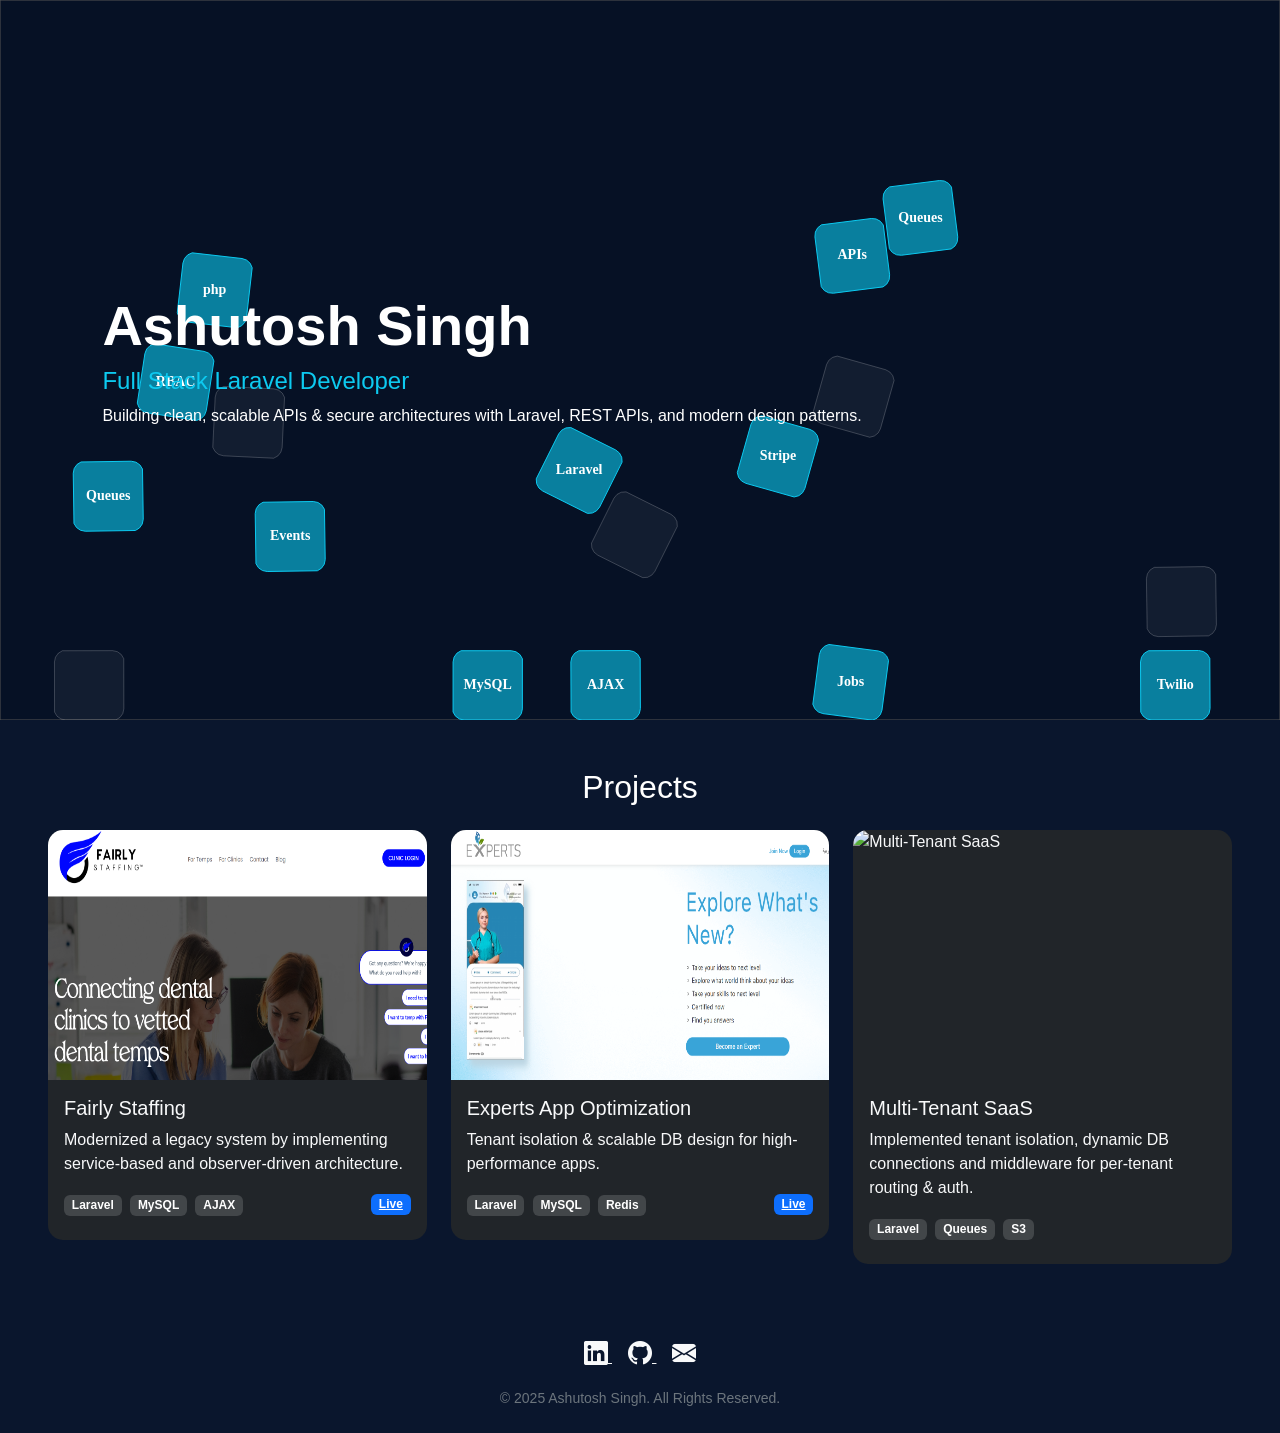
==== index.html @ 9188b4ae "remove cv" ====
<!doctype html>
<html lang="en">

<head>
    <meta charset="utf-8" />
    <meta name="viewport" content="width=device-width,initial-scale=1" />
    <title>Ashutosh Singh - Portfolio</title>

    <link href="/bootstrap.min.css" rel="stylesheet">
    <!-- Bootstrap Icons CDN -->
    <link rel="stylesheet" href="https://cdn.jsdelivr.net/npm/bootstrap-icons@1.13.1/font/bootstrap-icons.min.css">
    <link href="/aos.css" rel="stylesheet">
    <link rel="stylesheet" href="style.css">
</head>

<body>

    <!-- Hero Section -->
    <section class="hero">
        <canvas id="skillsCanvas"></canvas>
        <div class="hero-text">
            <h1>Ashutosh Singh</h1>
            <h4>Full Stack Laravel Developer</h4>
            <p >Building clean, scalable APIs & secure architectures with
                Laravel, REST APIs, and modern design patterns.
            </p>
      
        </div>
    </section>

    <!-- Projects Section -->
    <section id="projects" class="p-5">
        <h2 class="text-center mb-4" data-aos="fade-up">Projects</h2>
        <div class="row g-4">

            <div class="col-md-4" data-aos="fade-up" data-aos-delay="100">
                <div class="card project-card bg-dark text-light">
                    <img src="img/img1.png" class="card-img-top" alt="Fairly Staffing" width="250" height="250">
                    <div class="card-body">
                        <h5 class="card-title">Fairly Staffing</h5>
                        <p class="card-text">Modernized a legacy system by implementing service-based and
                            observer-driven architecture.</p>
                        <div class="mb-2 d-flex justify-content-between align-items-center">
                            <div>
                                <span class="badge badge-tech">Laravel</span>
                                <span class="badge badge-tech">MySQL</span>
                                <span class="badge badge-tech">AJAX</span>
                            </div>

                            <a href="https://www.fairlystaffing.com" class="badge text-bg-primary"
                                target="_blank">Live</a>
                        </div>
                    </div>
                </div>
            </div>

            <div class="col-md-4" data-aos="fade-up" data-aos-delay="200">
                <div class="card project-card bg-dark text-light">
                    <img src="img/img2.png" class="card-img-top" alt="Experts App Optimization" width="250"
                        height="250">
                    <div class="card-body">
                        <h5 class="card-title">Experts App Optimization</h5>
                        <p class="card-text">Tenant isolation & scalable DB design for high-performance apps.</p>
                        <div class="mb-2 d-flex justify-content-between align-items-center">
                            <div>
                                <span class="badge badge-tech">Laravel</span>
                                <span class="badge badge-tech">MySQL</span>
                                <span class="badge badge-tech">Redis</span>
                            </div>
                            <a href="https://experts-app.com/" class="badge text-bg-primary" target="_blank">Live</a>
                        </div>
                    </div>
                </div>
            </div>

            <div class="col-md-4" data-aos="fade-up" data-aos-delay="300">
                <div class="card project-card bg-dark text-light">
                    <img src="https://images.unsplash.com/photo-1460925895917-afdab827c52f?w=600&auto=format&fit=crop&q=60&ixlib=rb-4.1.0&ixid=M3wxMjA3fDB8MHxzZWFyY2h8Njd8fHRlY2h8ZW58MHx8MHx8fDA%3D"
                        class="card-img-top" alt="Multi-Tenant SaaS" width="250" height="250">
                    <div class="card-body">
                        <h5 class="card-title">Multi-Tenant SaaS</h5>
                        <p class="card-text">Implemented tenant isolation, dynamic DB connections and middleware for
                            per-tenant routing & auth.</p>
                        <div class="mb-2">
                            <span class="badge badge-tech">Laravel</span>
                            <span class="badge badge-tech">Queues</span>
                            <span class="badge badge-tech">S3</span>
                        </div>
                    </div>
                </div>
            </div>

        </div>
    </section>


    <!-- Footer -->
    <footer class="py-4" style="background:#0a162d;">
        <div class="container text-center">
            <div class="mb-3">
                <a href="https://linkedin.com/in/ashutoshsinghdev" target="_blank" class="text-light me-3">
                    <i class="bi bi-linkedin fs-4"></i>
                </a>
                <a href="https://github.com/itsashusing" target="_blank" class="text-light me-3">
                    <i class="bi bi-github fs-4"></i>
                </a>
                <a href="mailto:ashutoshprofile@gmail.com" class="text-light">
                    <i class="bi bi-envelope-fill fs-4"></i>
                </a>
            </div>
            <p class="mb-0 small text-secondary">© 2025 Ashutosh Singh. All Rights Reserved.</p>
        </div>
    </footer>




    <!-- Matter.js -->
    <script src="/matter.min.js"></script>
    <!-- AOS -->
    <script src="/aos.js"></script>
    <script src="script.js">

    </script>
</body>

</html>
---- style.css ----
body {
      margin: 0;
      background-color: #061125;
      color: white;
      font-family: 'Segoe UI', sans-serif;
      overflow-x: hidden;
  }

  .hero {
      position: relative;
      height: 80vh;
      overflow: hidden;
  }

  #skillsCanvas {
      position: absolute;
      top: 0;
      left: 0;
      z-index: 0;
  }

  .hero-text {
      position: relative;
      top: 50%;
      left: 8%;
      transform: translateY(-50%);
      z-index: 1;
  }



  .hero-text h1 {
      font-size: 3.5rem;
      font-weight: bold;
  }

  .hero-text h4 {
      color: #0dcaf0;
  }

  .project-card {
      transition: transform 0.3s ease, box-shadow 0.3s ease;
      border: none;
      border-radius: 15px;
      overflow: hidden;
  }

  .project-card:hover {
      transform: translateY(-5px) scale(1.02);
      box-shadow: 0 15px 25px rgba(0, 0, 0, 0.3);
  }

  .badge-tech {
      background: rgba(255, 255, 255, 0.15);
      color: white;
      margin-right: 4px;
      font-size: 0.75rem;
  }

  section#projects {
      background: #0a162d;
  }

  /* For Webkit browsers */
  ::-webkit-scrollbar {
      width: 5px;
  }

  ::-webkit-scrollbar-track {
      background: #061125;
  }

  /* Modern Apple-style Scrollbar */
  ::-webkit-scrollbar-thumb {
      background: linear-gradient(180deg, #0dcaf0, #007bff);
      border-radius: 20px;
      box-shadow: inset 0 0 5px rgba(0, 0, 0, 0.3);
  }


  ::-webkit-scrollbar-thumb:hover {
      background: #13e0ff;
  }

  /* For Firefox */
  * {
      scrollbar-width: thin;
      scrollbar-color: #0dcaf0 #061125;
  }

  @media (max-width: 768px) {
      .hero-text {
          position: relative;
          top: 50%;
          left: 50%;
          transform: translate(-50%, -50%);
          text-align: center;
          padding: 0 15px;
      }

      .hero-text h1 {
          font-size: 2rem;
      }

      .hero-text h4 {
          font-size: 1.2rem;
      }

      .hero-text p {
          background-color: #06112582;
          padding: 5px;
          border-radius: 10px;

      }

      .hero-text .hero-foot {
          background-color: #06112582;
          padding: 5px;
          border-radius: 10px;

      }
  }
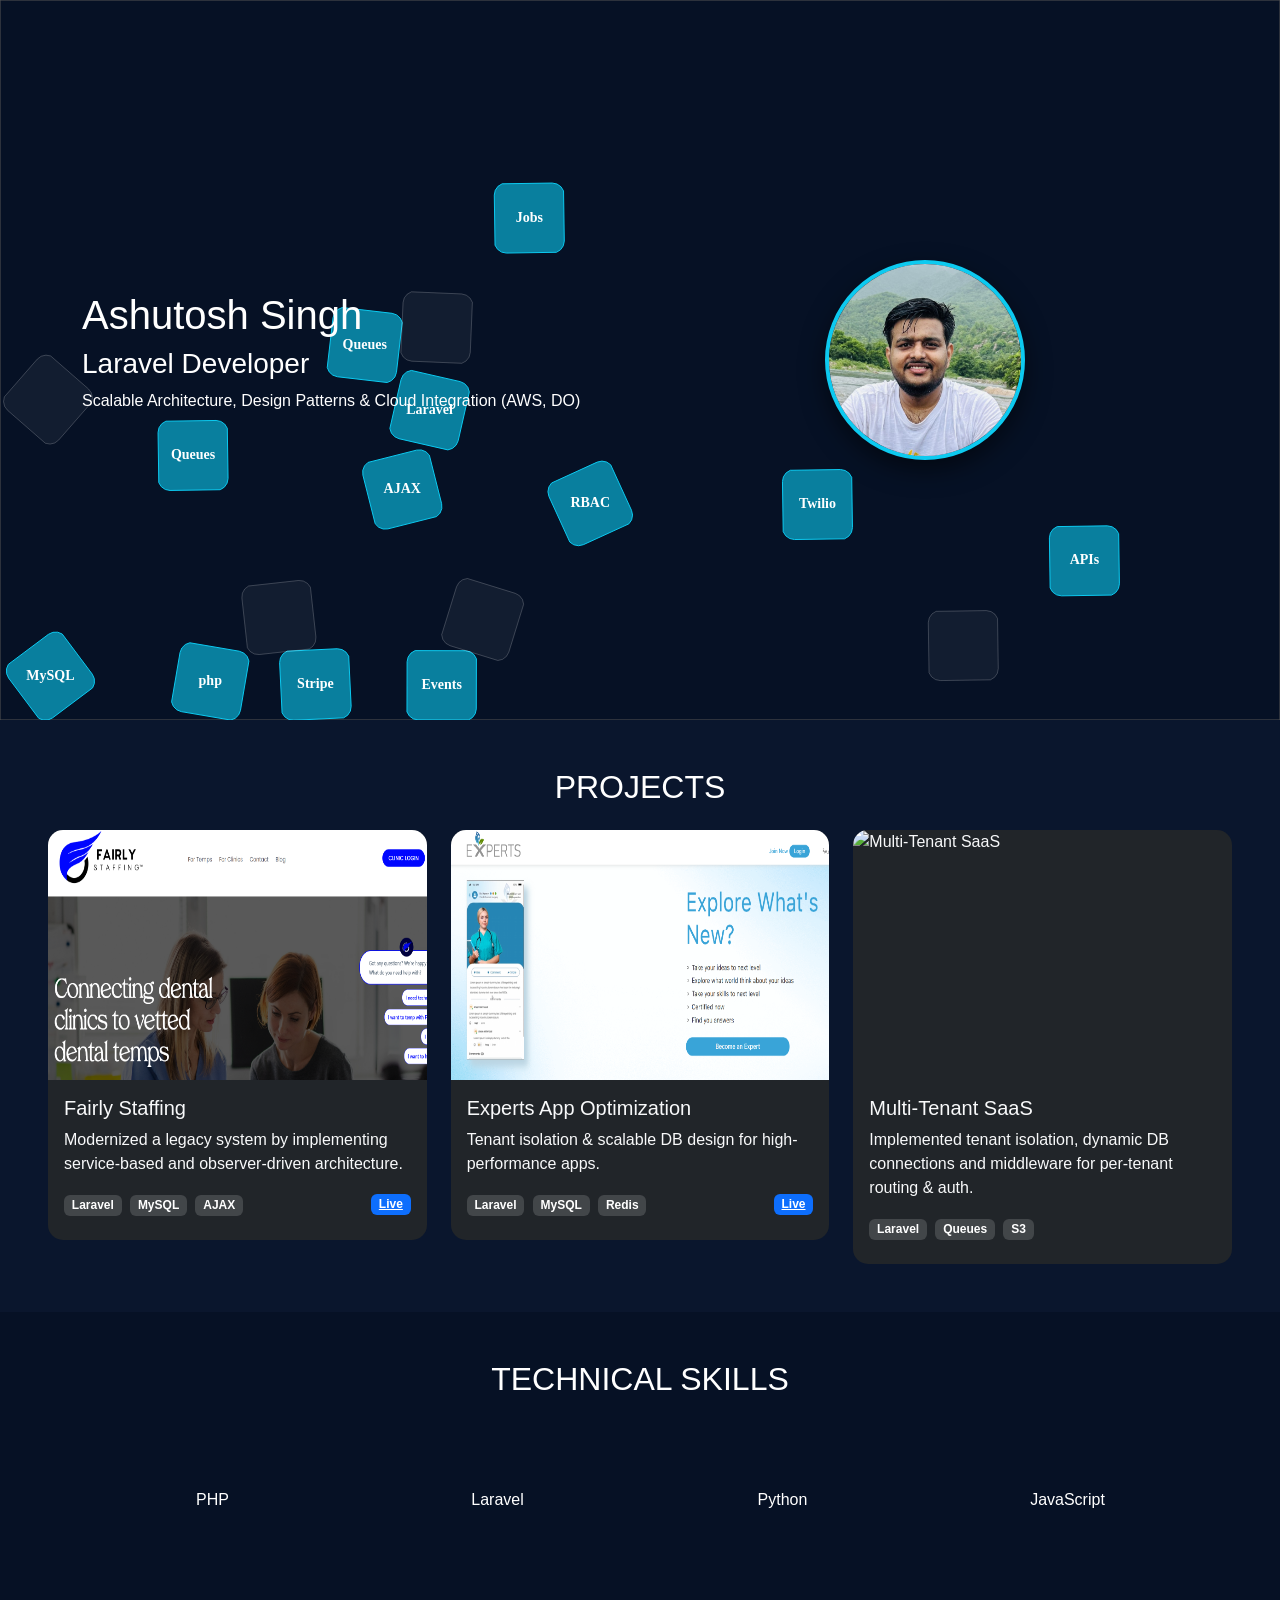
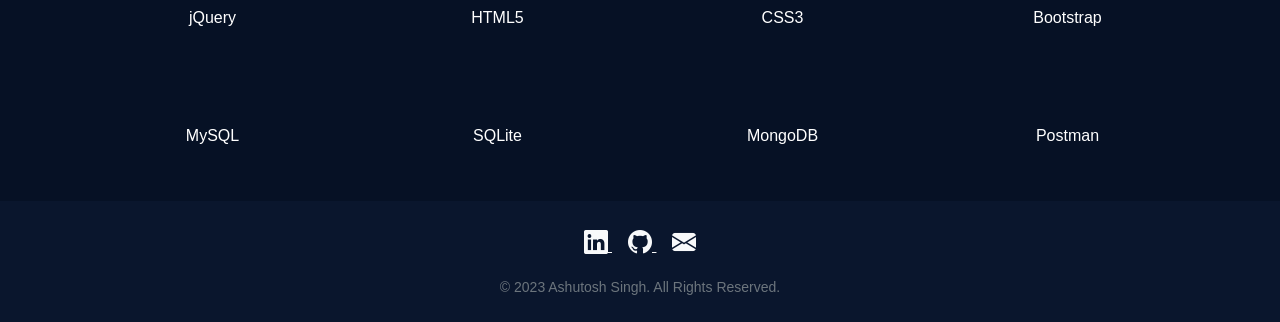
==== commit e84edacf: "add skills section and image" ====
--- a/index.html
+++ b/index.html
@@ -9,6 +9,8 @@
     <link href="/bootstrap.min.css" rel="stylesheet">
     <!-- Bootstrap Icons CDN -->
     <link rel="stylesheet" href="https://cdn.jsdelivr.net/npm/bootstrap-icons@1.13.1/font/bootstrap-icons.min.css">
+    <link rel="stylesheet" href="https://cdn.jsdelivr.net/gh/devicons/devicon@latest/devicon.min.css">
+
     <link href="/aos.css" rel="stylesheet">
     <link rel="stylesheet" href="style.css">
 </head>
@@ -16,21 +18,31 @@
 <body>
 
     <!-- Hero Section -->
-    <section class="hero">
+    <!-- Hero Section -->
+    <section class="hero d-flex align-items-center">
         <canvas id="skillsCanvas"></canvas>
-        <div class="hero-text">
-            <h1>Ashutosh Singh</h1>
-            <h4>Full Stack Laravel Developer</h4>
-            <p >Building clean, scalable APIs & secure architectures with
-                Laravel, REST APIs, and modern design patterns.
-            </p>
-      
+        <div class="container hero-content">
+            <div class="row align-items-center">
+                <!-- Left Text -->
+                <div class="col-md-6 ">
+                    <h1>Ashutosh Singh</h1>
+                    <h3>Laravel Developer</h3>
+                    <p>Scalable Architecture, Design Patterns & Cloud Integration (AWS, DO)
+                    </p>
+                </div>
+
+                <!-- Right Image -->
+                <div class="col-md-6 text-center hero-img">
+                    <img src="img/profile.jpg" alt="Ashutosh Singh" class="profile-img">
+                </div>
+            </div>
         </div>
     </section>
+
 
     <!-- Projects Section -->
     <section id="projects" class="p-5">
-        <h2 class="text-center mb-4" data-aos="fade-up">Projects</h2>
+        <h2 class="text-center mb-4" data-aos="fade-up">PROJECTS</h2>
         <div class="row g-4">
 
             <div class="col-md-4" data-aos="fade-up" data-aos-delay="100">
@@ -93,6 +105,76 @@
         </div>
     </section>
 
+    <!-- Skills Section -->
+    <section id="skills" class="p-5">
+        <h2 class="text-center mb-4" data-aos="fade-up">TECHNICAL SKILLS</h2>
+        <div class="container">
+            <div class="row g-4 text-center">
+
+                <!-- Languages -->
+                <div class="col-6 col-md-3" data-aos="fade-up">
+                    <i class="devicon-php-plain colored skill-icon"></i>
+                    <h6>PHP</h6>
+                </div>
+                <div class="col-6 col-md-3" data-aos="fade-up">
+                    <i class="devicon-laravel-plain colored skill-icon"></i>
+                    <h6>Laravel</h6>
+                </div>
+                <div class="col-6 col-md-3" data-aos="fade-up">
+                    <i class="devicon-python-plain colored skill-icon"></i>
+                    <h6>Python</h6>
+                </div>
+
+                <div class="col-6 col-md-3" data-aos="fade-up">
+                    <i class="devicon-javascript-plain colored skill-icon"></i>
+                    <h6>JavaScript</h6>
+                </div>
+                <div class="col-6 col-md-3" data-aos="fade-up">
+                    <i class="devicon-jquery-plain colored skill-icon"></i>
+                    <h6>jQuery</h6>
+                </div>
+
+
+                <div class="col-6 col-md-3" data-aos="fade-up">
+                    <i class="devicon-html5-plain colored skill-icon"></i>
+                    <h6>HTML5</h6>
+                </div>
+                <div class="col-6 col-md-3" data-aos="fade-up">
+                    <i class="devicon-css3-plain colored skill-icon"></i>
+                    <h6>CSS3</h6>
+                </div>
+                <div class="col-6 col-md-3" data-aos="fade-up">
+                    <i class="devicon-bootstrap-plain colored skill-icon"></i>
+                    <h6>Bootstrap</h6>
+                </div>
+
+
+                <div class="col-6 col-md-3" data-aos="fade-up">
+                    <i class="devicon-mysql-plain colored skill-icon"></i>
+                    <h6>MySQL</h6>
+                </div>
+                <div class="col-6 col-md-3" data-aos="fade-up">
+                    <i class="devicon-sqlite-plain colored skill-icon"></i>
+                    <h6>SQLite</h6>
+                </div>
+                <div class="col-6 col-md-3" data-aos="fade-up">
+                    <i class="devicon-mongodb-plain colored skill-icon"></i>
+                    <h6>MongoDB</h6>
+                </div>
+
+                <div class="col-6 col-md-3" data-aos="fade-up">
+                    <i class="devicon-postman-plain colored skill-icon"></i>
+                    <h6>Postman</h6>
+                </div>
+
+
+            </div>
+        </div>
+    </section>
+
+
+
+
 
     <!-- Footer -->
     <footer class="py-4" style="background:#0a162d;">
@@ -108,7 +190,7 @@
                     <i class="bi bi-envelope-fill fs-4"></i>
                 </a>
             </div>
-            <p class="mb-0 small text-secondary">© 2025 Ashutosh Singh. All Rights Reserved.</p>
+            <p class="mb-0 small text-secondary">© 2023 Ashutosh Singh. All Rights Reserved.</p>
         </div>
     </footer>
 
--- a/style.css
+++ b/style.css
@@ -10,6 +10,25 @@
       position: relative;
       height: 80vh;
       overflow: hidden;
+      display: flex;
+      align-items: center;
+  }
+
+  .hero-content {
+      position: relative;
+      z-index: 1;
+  }
+
+  .hero-img img {
+      max-width: 300px;
+      border-radius: 50%;
+      border: 4px solid #0dcaf0;
+      box-shadow: 0 10px 25px rgba(0, 0, 0, 0.5);
+      transition: transform 0.3s ease;
+  }
+
+  .hero-img img:hover {
+      transform: scale(1.05);
   }
 
   #skillsCanvas {
@@ -61,6 +80,53 @@
       background: #0a162d;
   }
 
+  .profile-img {
+      width: 200px;
+      height: 200px;
+      object-fit: cover;
+      border-radius: 50%;
+      border: 4px solid #0dcaf0;
+      box-shadow: 0 10px 25px rgba(0, 0, 0, 0.5);
+      transition: transform 0.3s ease;
+      cursor: pointer;
+  }
+
+  #skills {
+      background: #061125;
+      color: white;
+  }
+
+  .skill-card {
+      background: #0a162d;
+      border-radius: 15px;
+      transition: transform 0.3s ease, box-shadow 0.3s ease;
+      box-shadow: 0 5px 15px rgba(0, 0, 0, 0.3);
+  }
+
+
+  .skill-icon,
+  .skill-card img.skill-icon {
+      display: inline-block;
+      width: 60px;
+      height: 60px;
+      font-size: 60px;
+      object-fit: contain;
+      margin: 0 auto;
+      transition: transform 0.25s ease, color 0.25s ease;
+      transform-origin: center center;
+      cursor: pointer;
+  }
+
+  .skill-icon:hover {
+      transform: scale(1.15);
+  }
+
+  .skill-card:hover .skill-icon {
+      transform: scale(1.15) !important;
+
+  }
+
+
   /* For Webkit browsers */
   ::-webkit-scrollbar {
       width: 5px;
@@ -89,6 +155,19 @@
   }
 
   @media (max-width: 768px) {
+      .hero {
+          padding: 60px 0;
+          text-align: center;
+      }
+
+      .hero-img img {
+          max-width: 200px;
+      }
+
+      .hero-content {
+          top: -22%;
+      }
+
       .hero-text {
           position: relative;
           top: 50%;
@@ -98,6 +177,10 @@
           padding: 0 15px;
       }
 
+      .row>*+.row {
+          max-width: max-content !important;
+      }
+
       .hero-text h1 {
           font-size: 2rem;
       }
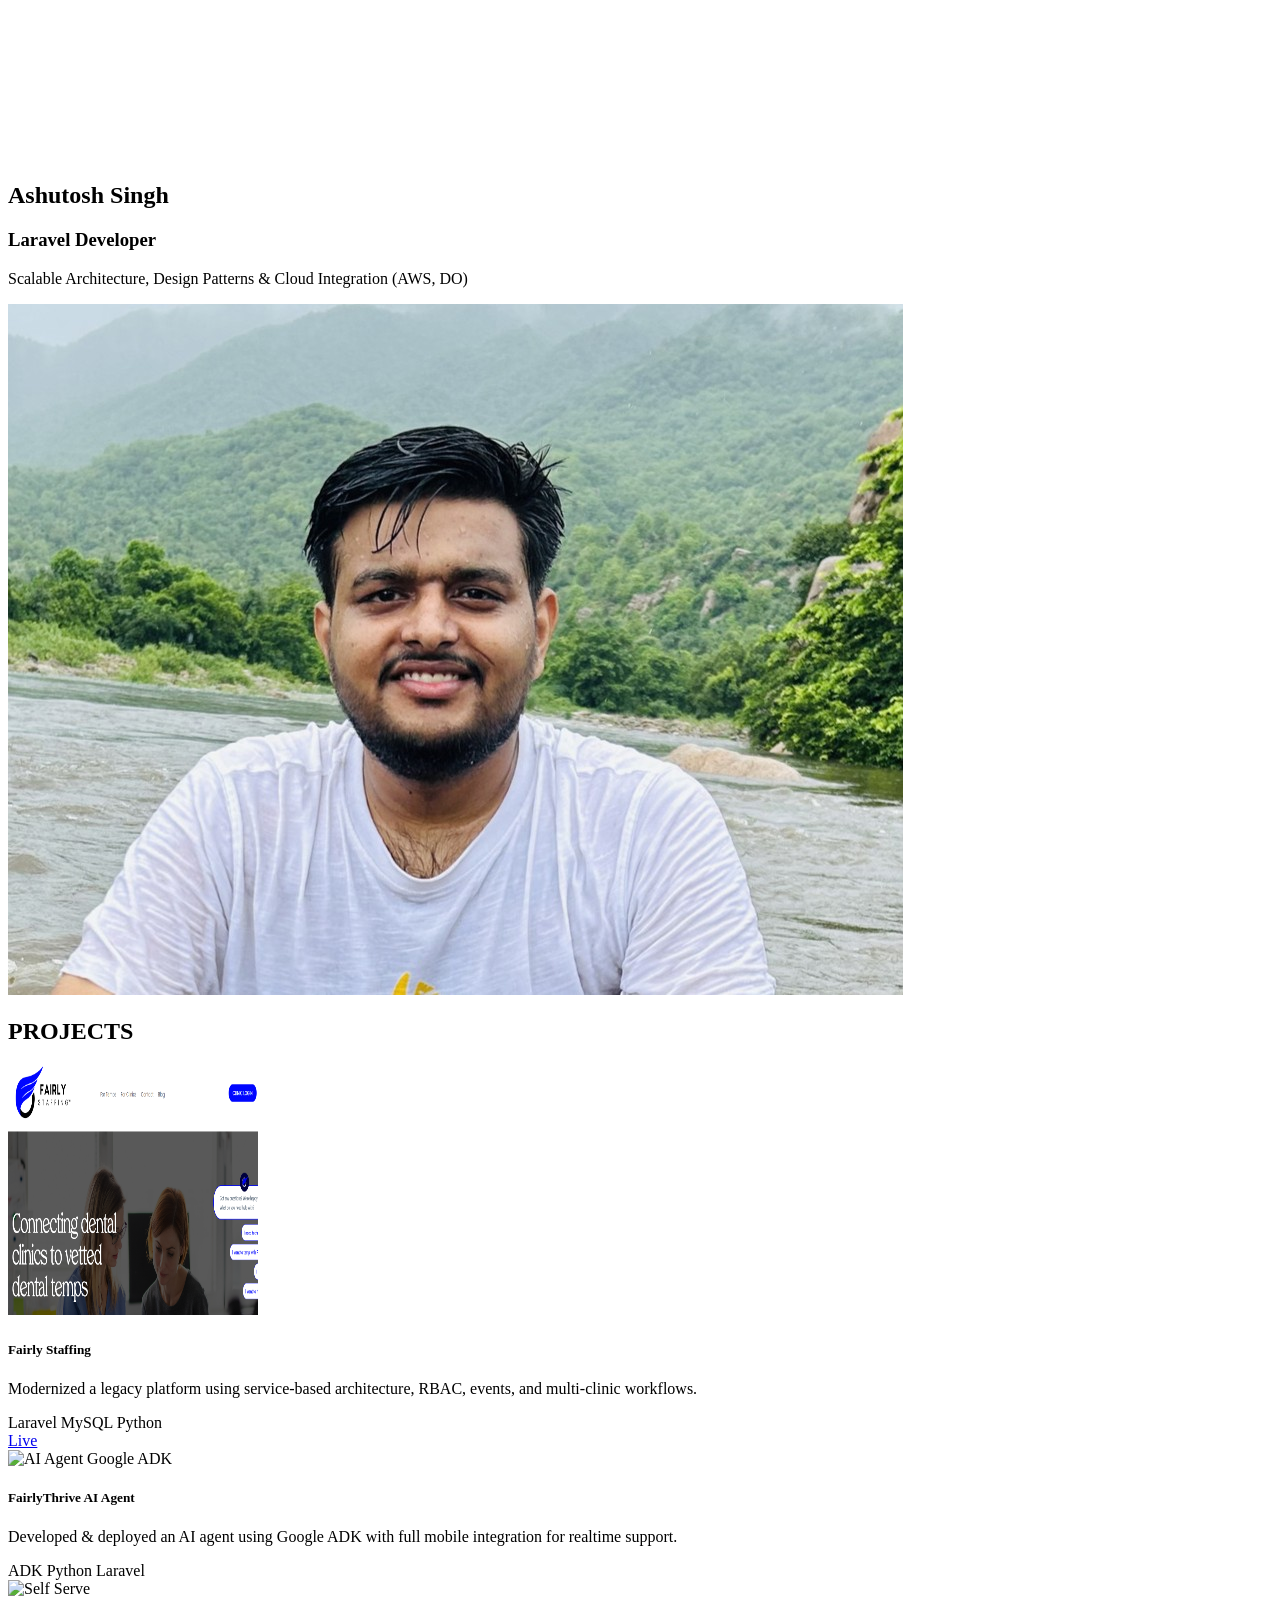
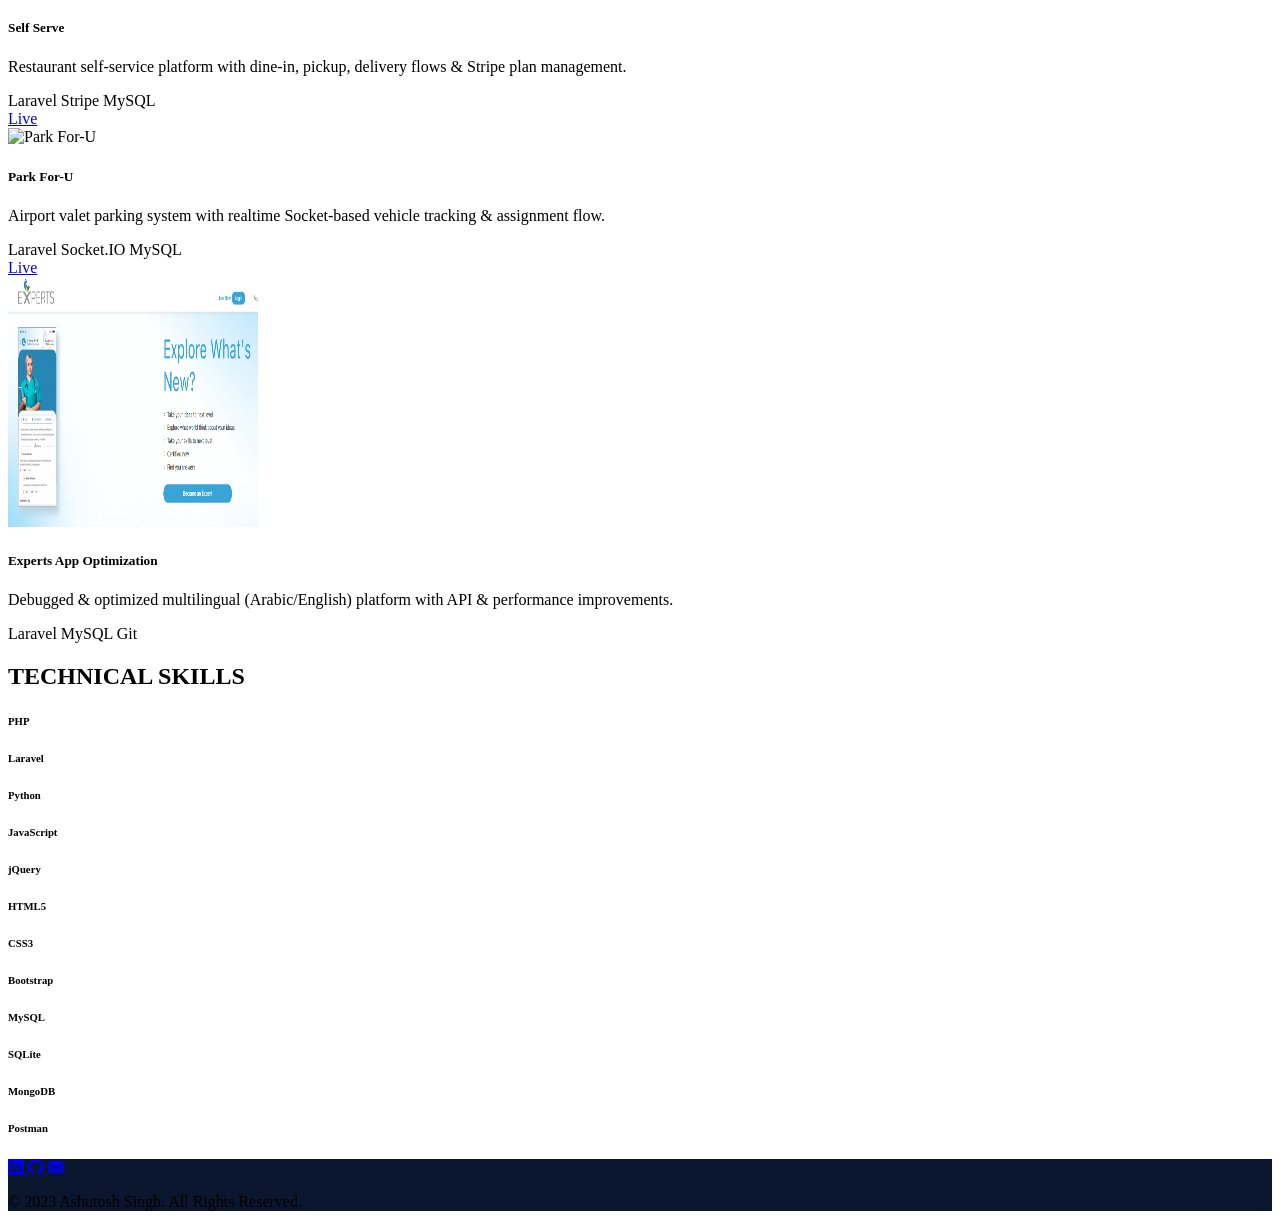
==== commit 69a6572d: "add more projects" ====
--- a/index.html
+++ b/index.html
@@ -6,13 +6,13 @@
     <meta name="viewport" content="width=device-width,initial-scale=1" />
     <title>Ashutosh Singh - Portfolio</title>
 
-    <link href="/bootstrap.min.css" rel="stylesheet">
+    <link href="/assets/css/bootstrap.min.css" rel="stylesheet">
     <!-- Bootstrap Icons CDN -->
     <link rel="stylesheet" href="https://cdn.jsdelivr.net/npm/bootstrap-icons@1.13.1/font/bootstrap-icons.min.css">
     <link rel="stylesheet" href="https://cdn.jsdelivr.net/gh/devicons/devicon@latest/devicon.min.css">
 
-    <link href="/aos.css" rel="stylesheet">
-    <link rel="stylesheet" href="style.css">
+    <link href="/assets/css//aos.css" rel="stylesheet">
+    <link rel="stylesheet" href="/assets/css/style.css">
 </head>
 
 <body>
@@ -33,7 +33,7 @@
 
                 <!-- Right Image -->
                 <div class="col-md-6 text-center hero-img">
-                    <img src="img/profile.jpg" alt="Ashutosh Singh" class="profile-img">
+                    <img src="/img/profile.jpg" alt="Ashutosh Singh" class="profile-img">
                 </div>
             </div>
         </div>
@@ -43,22 +43,23 @@
     <!-- Projects Section -->
     <section id="projects" class="p-5">
         <h2 class="text-center mb-4" data-aos="fade-up">PROJECTS</h2>
+
         <div class="row g-4">
 
+            <!-- Fairly Staffing -->
             <div class="col-md-4" data-aos="fade-up" data-aos-delay="100">
                 <div class="card project-card bg-dark text-light">
-                    <img src="img/img1.png" class="card-img-top" alt="Fairly Staffing" width="250" height="250">
+                    <img src="/img/img1.png" class="card-img-top" alt="Fairly Staffing" width="250" height="250">
                     <div class="card-body">
                         <h5 class="card-title">Fairly Staffing</h5>
-                        <p class="card-text">Modernized a legacy system by implementing service-based and
-                            observer-driven architecture.</p>
+                        <p class="card-text">Modernized a legacy platform using service-based architecture, RBAC,
+                            events, and multi-clinic workflows.</p>
                         <div class="mb-2 d-flex justify-content-between align-items-center">
                             <div>
                                 <span class="badge badge-tech">Laravel</span>
                                 <span class="badge badge-tech">MySQL</span>
-                                <span class="badge badge-tech">AJAX</span>
+                                <span class="badge badge-tech">Python</span>
                             </div>
-
                             <a href="https://www.fairlystaffing.com" class="badge text-bg-primary"
                                 target="_blank">Live</a>
                         </div>
@@ -66,37 +67,80 @@
                 </div>
             </div>
 
+            <!-- AI Agent (Google ADK) -->
+            <div class="col-md-4" data-aos="fade-up" data-aos-delay="150">
+                <div class="card project-card bg-dark text-light">
+                    <img src="https://google.github.io/adk-docs/assets/agent-development-kit.png" class="card-img-top"
+                        alt="AI Agent Google ADK" width="250" height="250">
+                    <div class="card-body">
+                        <h5 class="card-title">FairlyThrive AI Agent</h5>
+                        <p class="card-text">Developed & deployed an AI agent using Google ADK with full mobile
+                            integration for realtime support.</p>
+                        <div class="mb-2">
+                            <span class="badge badge-tech">ADK</span>
+                            <span class="badge badge-tech">Python</span>
+                            <span class="badge badge-tech">Laravel</span>
+                        </div>
+
+                    </div>
+                </div>
+            </div>
+
+            <!-- Self Serve -->
             <div class="col-md-4" data-aos="fade-up" data-aos-delay="200">
                 <div class="card project-card bg-dark text-light">
-                    <img src="img/img2.png" class="card-img-top" alt="Experts App Optimization" width="250"
-                        height="250">
-                    <div class="card-body">
-                        <h5 class="card-title">Experts App Optimization</h5>
-                        <p class="card-text">Tenant isolation & scalable DB design for high-performance apps.</p>
+                    <img src="/img/self-serve.png" class="card-img-top" alt="Self Serve" width="250" height="250">
+                    <div class="card-body">
+                        <h5 class="card-title">Self Serve</h5>
+                        <p class="card-text">Restaurant self-service platform with dine-in, pickup, delivery flows &
+                            Stripe plan management.</p>
                         <div class="mb-2 d-flex justify-content-between align-items-center">
                             <div>
                                 <span class="badge badge-tech">Laravel</span>
+                                <span class="badge badge-tech">Stripe</span>
                                 <span class="badge badge-tech">MySQL</span>
-                                <span class="badge badge-tech">Redis</span>
                             </div>
-                            <a href="https://experts-app.com/" class="badge text-bg-primary" target="_blank">Live</a>
-                        </div>
-                    </div>
-                </div>
-            </div>
-
+                            <a href="https://goselfserve.ca/" class="badge text-bg-primary" target="_blank">Live</a>
+
+                        </div>
+
+                    </div>
+                </div>
+            </div>
+
+            <!-- Park For-U -->
+            <div class="col-md-4" data-aos="fade-up" data-aos-delay="250">
+                <div class="card project-card bg-dark text-light">
+                    <img src="/img/parkforu.png" class="card-img-top" alt="Park For-U" width="250" height="250">
+                    <div class="card-body">
+                        <h5 class="card-title">Park For-U</h5>
+                        <p class="card-text">Airport valet parking system with realtime Socket-based vehicle tracking &
+                            assignment flow.</p>
+                        <div class="mb-2 d-flex justify-content-between align-items-center">
+                            <div>
+                                <span class="badge badge-tech">Laravel</span>
+                                <span class="badge badge-tech">Socket.IO</span>
+                                <span class="badge badge-tech">MySQL</span>
+                            </div>
+                            <a href="https://parkforu.com/" class="badge text-bg-primary" target="_blank">Live</a>
+                        </div>
+                    </div>
+                </div>
+            </div>
+
+            <!-- Experts App Optimization -->
             <div class="col-md-4" data-aos="fade-up" data-aos-delay="300">
                 <div class="card project-card bg-dark text-light">
-                    <img src="https://images.unsplash.com/photo-1460925895917-afdab827c52f?w=600&auto=format&fit=crop&q=60&ixlib=rb-4.1.0&ixid=M3wxMjA3fDB8MHxzZWFyY2h8Njd8fHRlY2h8ZW58MHx8MHx8fDA%3D"
-                        class="card-img-top" alt="Multi-Tenant SaaS" width="250" height="250">
-                    <div class="card-body">
-                        <h5 class="card-title">Multi-Tenant SaaS</h5>
-                        <p class="card-text">Implemented tenant isolation, dynamic DB connections and middleware for
-                            per-tenant routing & auth.</p>
+                    <img src="/img/img2.png" class="card-img-top" alt="Experts App Optimization" width="250"
+                        height="250">
+                    <div class="card-body">
+                        <h5 class="card-title">Experts App Optimization</h5>
+                        <p class="card-text">Debugged & optimized multilingual (Arabic/English) platform with API &
+                            performance improvements.</p>
                         <div class="mb-2">
                             <span class="badge badge-tech">Laravel</span>
-                            <span class="badge badge-tech">Queues</span>
-                            <span class="badge badge-tech">S3</span>
+                            <span class="badge badge-tech">MySQL</span>
+                            <span class="badge badge-tech">Git</span>
                         </div>
                     </div>
                 </div>
@@ -104,6 +148,7 @@
 
         </div>
     </section>
+
 
     <!-- Skills Section -->
     <section id="skills" class="p-5">
@@ -198,10 +243,10 @@
 
 
     <!-- Matter.js -->
-    <script src="/matter.min.js"></script>
+    <script src="/assets/js/matter.min.js"></script>
     <!-- AOS -->
-    <script src="/aos.js"></script>
-    <script src="script.js">
+    <script src="/assets/js/aos.js"></script>
+    <script src="/assets/js/script.js">
 
     </script>
 </body>
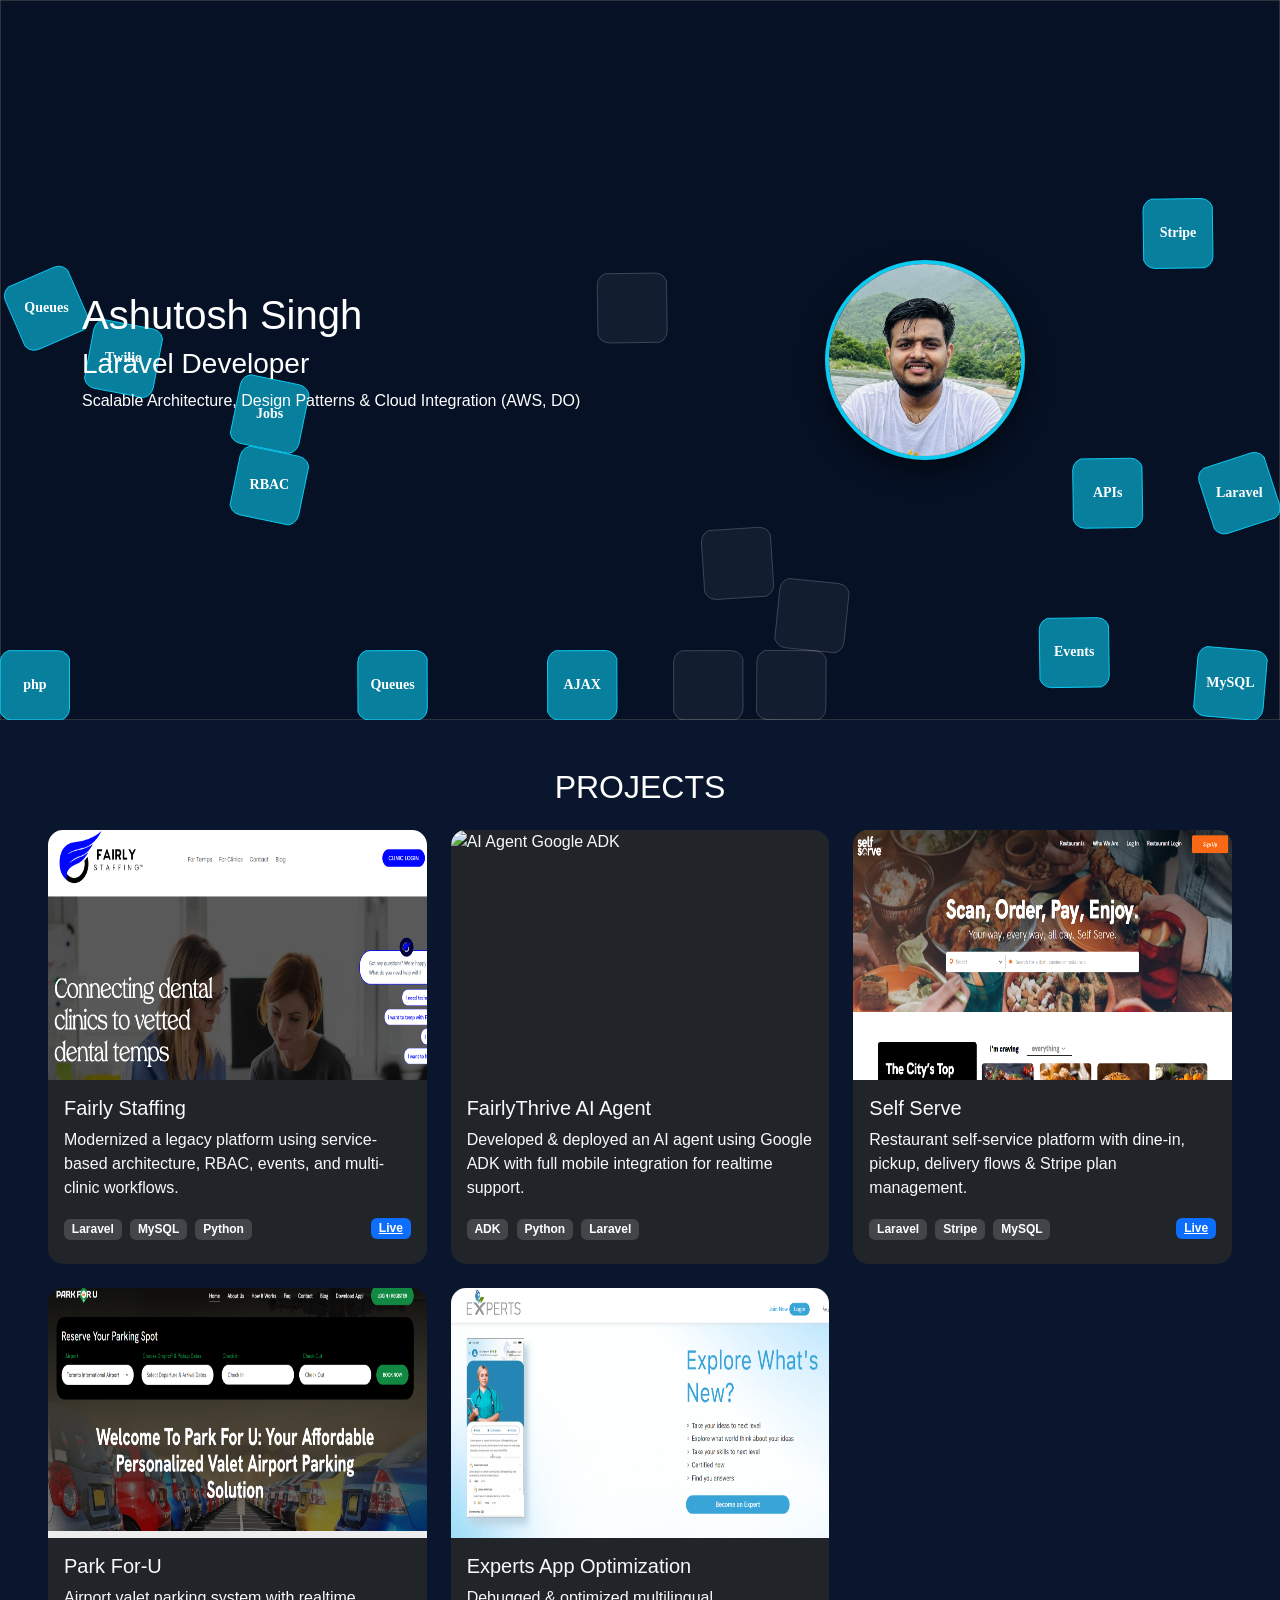
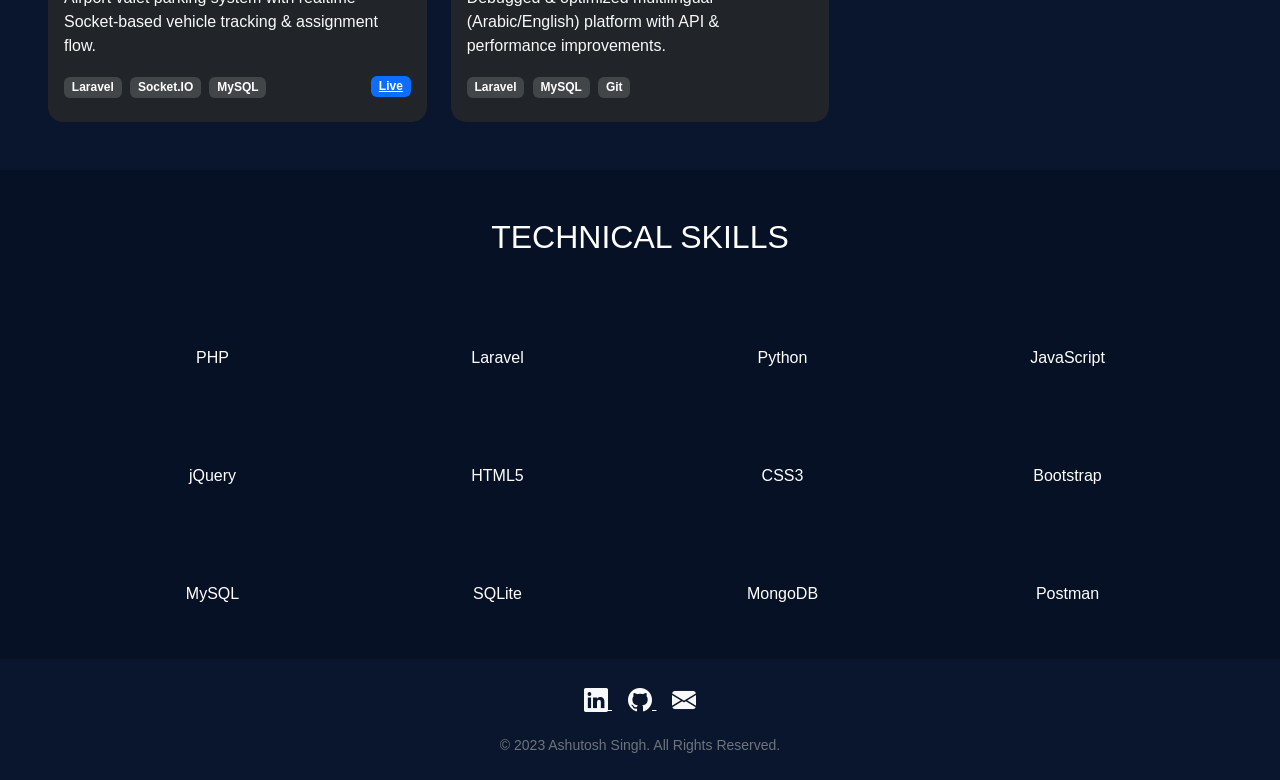
==== commit 72c57266: "image loading" ====
--- a/index.html
+++ b/index.html
@@ -6,13 +6,13 @@
     <meta name="viewport" content="width=device-width,initial-scale=1" />
     <title>Ashutosh Singh - Portfolio</title>
 
-    <link href="/assets/css/bootstrap.min.css" rel="stylesheet">
+    <link href="assets/css/bootstrap.min.css" rel="stylesheet">
     <!-- Bootstrap Icons CDN -->
     <link rel="stylesheet" href="https://cdn.jsdelivr.net/npm/bootstrap-icons@1.13.1/font/bootstrap-icons.min.css">
     <link rel="stylesheet" href="https://cdn.jsdelivr.net/gh/devicons/devicon@latest/devicon.min.css">
 
-    <link href="/assets/css//aos.css" rel="stylesheet">
-    <link rel="stylesheet" href="/assets/css/style.css">
+    <link href="assets/css//aos.css" rel="stylesheet">
+    <link rel="stylesheet" href="assets/css/style.css">
 </head>
 
 <body>
@@ -33,7 +33,7 @@
 
                 <!-- Right Image -->
                 <div class="col-md-6 text-center hero-img">
-                    <img src="/img/profile.jpg" alt="Ashutosh Singh" class="profile-img">
+                    <img src="img/profile.jpg" alt="Ashutosh Singh" class="profile-img">
                 </div>
             </div>
         </div>
@@ -49,7 +49,7 @@
             <!-- Fairly Staffing -->
             <div class="col-md-4" data-aos="fade-up" data-aos-delay="100">
                 <div class="card project-card bg-dark text-light">
-                    <img src="/img/img1.png" class="card-img-top" alt="Fairly Staffing" width="250" height="250">
+                    <img src="img/img1.png" class="card-img-top" alt="Fairly Staffing" width="250" height="250">
                     <div class="card-body">
                         <h5 class="card-title">Fairly Staffing</h5>
                         <p class="card-text">Modernized a legacy platform using service-based architecture, RBAC,
@@ -89,7 +89,7 @@
             <!-- Self Serve -->
             <div class="col-md-4" data-aos="fade-up" data-aos-delay="200">
                 <div class="card project-card bg-dark text-light">
-                    <img src="/img/self-serve.png" class="card-img-top" alt="Self Serve" width="250" height="250">
+                    <img src="img/self-serve.png" class="card-img-top" alt="Self Serve" width="250" height="250">
                     <div class="card-body">
                         <h5 class="card-title">Self Serve</h5>
                         <p class="card-text">Restaurant self-service platform with dine-in, pickup, delivery flows &
@@ -111,7 +111,7 @@
             <!-- Park For-U -->
             <div class="col-md-4" data-aos="fade-up" data-aos-delay="250">
                 <div class="card project-card bg-dark text-light">
-                    <img src="/img/parkforu.png" class="card-img-top" alt="Park For-U" width="250" height="250">
+                    <img src="img/parkforu.png" class="card-img-top" alt="Park For-U" width="250" height="250">
                     <div class="card-body">
                         <h5 class="card-title">Park For-U</h5>
                         <p class="card-text">Airport valet parking system with realtime Socket-based vehicle tracking &
@@ -131,7 +131,7 @@
             <!-- Experts App Optimization -->
             <div class="col-md-4" data-aos="fade-up" data-aos-delay="300">
                 <div class="card project-card bg-dark text-light">
-                    <img src="/img/img2.png" class="card-img-top" alt="Experts App Optimization" width="250"
+                    <img src="img/img2.png" class="card-img-top" alt="Experts App Optimization" width="250"
                         height="250">
                     <div class="card-body">
                         <h5 class="card-title">Experts App Optimization</h5>
--- a/assets/css/style.css
+++ b/assets/css/style.css
@@ -0,0 +1,205 @@
+  body {
+      margin: 0;
+      background-color: #061125;
+      color: white;
+      font-family: 'Segoe UI', sans-serif;
+      overflow-x: hidden;
+  }
+
+  .hero {
+      position: relative;
+      height: 80vh;
+      overflow: hidden;
+      display: flex;
+      align-items: center;
+  }
+
+  .hero-content {
+      position: relative;
+      z-index: 1;
+  }
+
+  .hero-img img {
+      max-width: 300px;
+      border-radius: 50%;
+      border: 4px solid #0dcaf0;
+      box-shadow: 0 10px 25px rgba(0, 0, 0, 0.5);
+      transition: transform 0.3s ease;
+  }
+
+  .hero-img img:hover {
+      transform: scale(1.05);
+  }
+
+  #skillsCanvas {
+      position: absolute;
+      top: 0;
+      left: 0;
+      z-index: 0;
+  }
+
+  .hero-text {
+      position: relative;
+      top: 50%;
+      left: 8%;
+      transform: translateY(-50%);
+      z-index: 1;
+  }
+
+
+
+  .hero-text h1 {
+      font-size: 3.5rem;
+      font-weight: bold;
+  }
+
+  .hero-text h4 {
+      color: #0dcaf0;
+  }
+
+  .project-card {
+      transition: transform 0.3s ease, box-shadow 0.3s ease;
+      border: none;
+      border-radius: 15px;
+      overflow: hidden;
+  }
+
+  .project-card:hover {
+      transform: translateY(-5px) scale(1.02);
+      box-shadow: 0 15px 25px rgba(0, 0, 0, 0.3);
+  }
+
+  .badge-tech {
+      background: rgba(255, 255, 255, 0.15);
+      color: white;
+      margin-right: 4px;
+      font-size: 0.75rem;
+  }
+
+  section#projects {
+      background: #0a162d;
+  }
+
+  .profile-img {
+      width: 200px;
+      height: 200px;
+      object-fit: cover;
+      border-radius: 50%;
+      border: 4px solid #0dcaf0;
+      box-shadow: 0 10px 25px rgba(0, 0, 0, 0.5);
+      transition: transform 0.3s ease;
+      cursor: pointer;
+  }
+
+  #skills {
+      background: #061125;
+      color: white;
+  }
+
+  .skill-card {
+      background: #0a162d;
+      border-radius: 15px;
+      transition: transform 0.3s ease, box-shadow 0.3s ease;
+      box-shadow: 0 5px 15px rgba(0, 0, 0, 0.3);
+  }
+
+
+  .skill-icon,
+  .skill-card img.skill-icon {
+      display: inline-block;
+      width: 60px;
+      height: 60px;
+      font-size: 60px;
+      object-fit: contain;
+      margin: 0 auto;
+      transition: transform 0.25s ease, color 0.25s ease;
+      transform-origin: center center;
+      cursor: pointer;
+  }
+
+  .skill-icon:hover {
+      transform: scale(1.15);
+  }
+
+  .skill-card:hover .skill-icon {
+      transform: scale(1.15) !important;
+
+  }
+
+
+  /* For Webkit browsers */
+  ::-webkit-scrollbar {
+      width: 5px;
+  }
+
+  ::-webkit-scrollbar-track {
+      background: #061125;
+  }
+
+  /* Modern Apple-style Scrollbar */
+  ::-webkit-scrollbar-thumb {
+      background: linear-gradient(180deg, #0dcaf0, #007bff);
+      border-radius: 20px;
+      box-shadow: inset 0 0 5px rgba(0, 0, 0, 0.3);
+  }
+
+
+  ::-webkit-scrollbar-thumb:hover {
+      background: #13e0ff;
+  }
+
+  /* For Firefox */
+  * {
+      scrollbar-width: thin;
+      scrollbar-color: #0dcaf0 #061125;
+  }
+
+  @media (max-width: 768px) {
+      .hero {
+          padding: 60px 0;
+          text-align: center;
+      }
+
+      .hero-img img {
+          max-width: 200px;
+      }
+
+      .hero-content {
+          top: -22%;
+      }
+
+      .hero-text {
+          position: relative;
+          top: 50%;
+          left: 50%;
+          transform: translate(-50%, -50%);
+          text-align: center;
+          padding: 0 15px;
+      }
+
+      .row>*+.row {
+          max-width: max-content !important;
+      }
+
+      .hero-text h1 {
+          font-size: 2rem;
+      }
+
+      .hero-text h4 {
+          font-size: 1.2rem;
+      }
+
+      .hero-text p {
+          background-color: #06112582;
+          padding: 5px;
+          border-radius: 10px;
+
+      }
+
+      .hero-text .hero-foot {
+          background-color: #06112582;
+          padding: 5px;
+          border-radius: 10px;
+
+      }
+  }
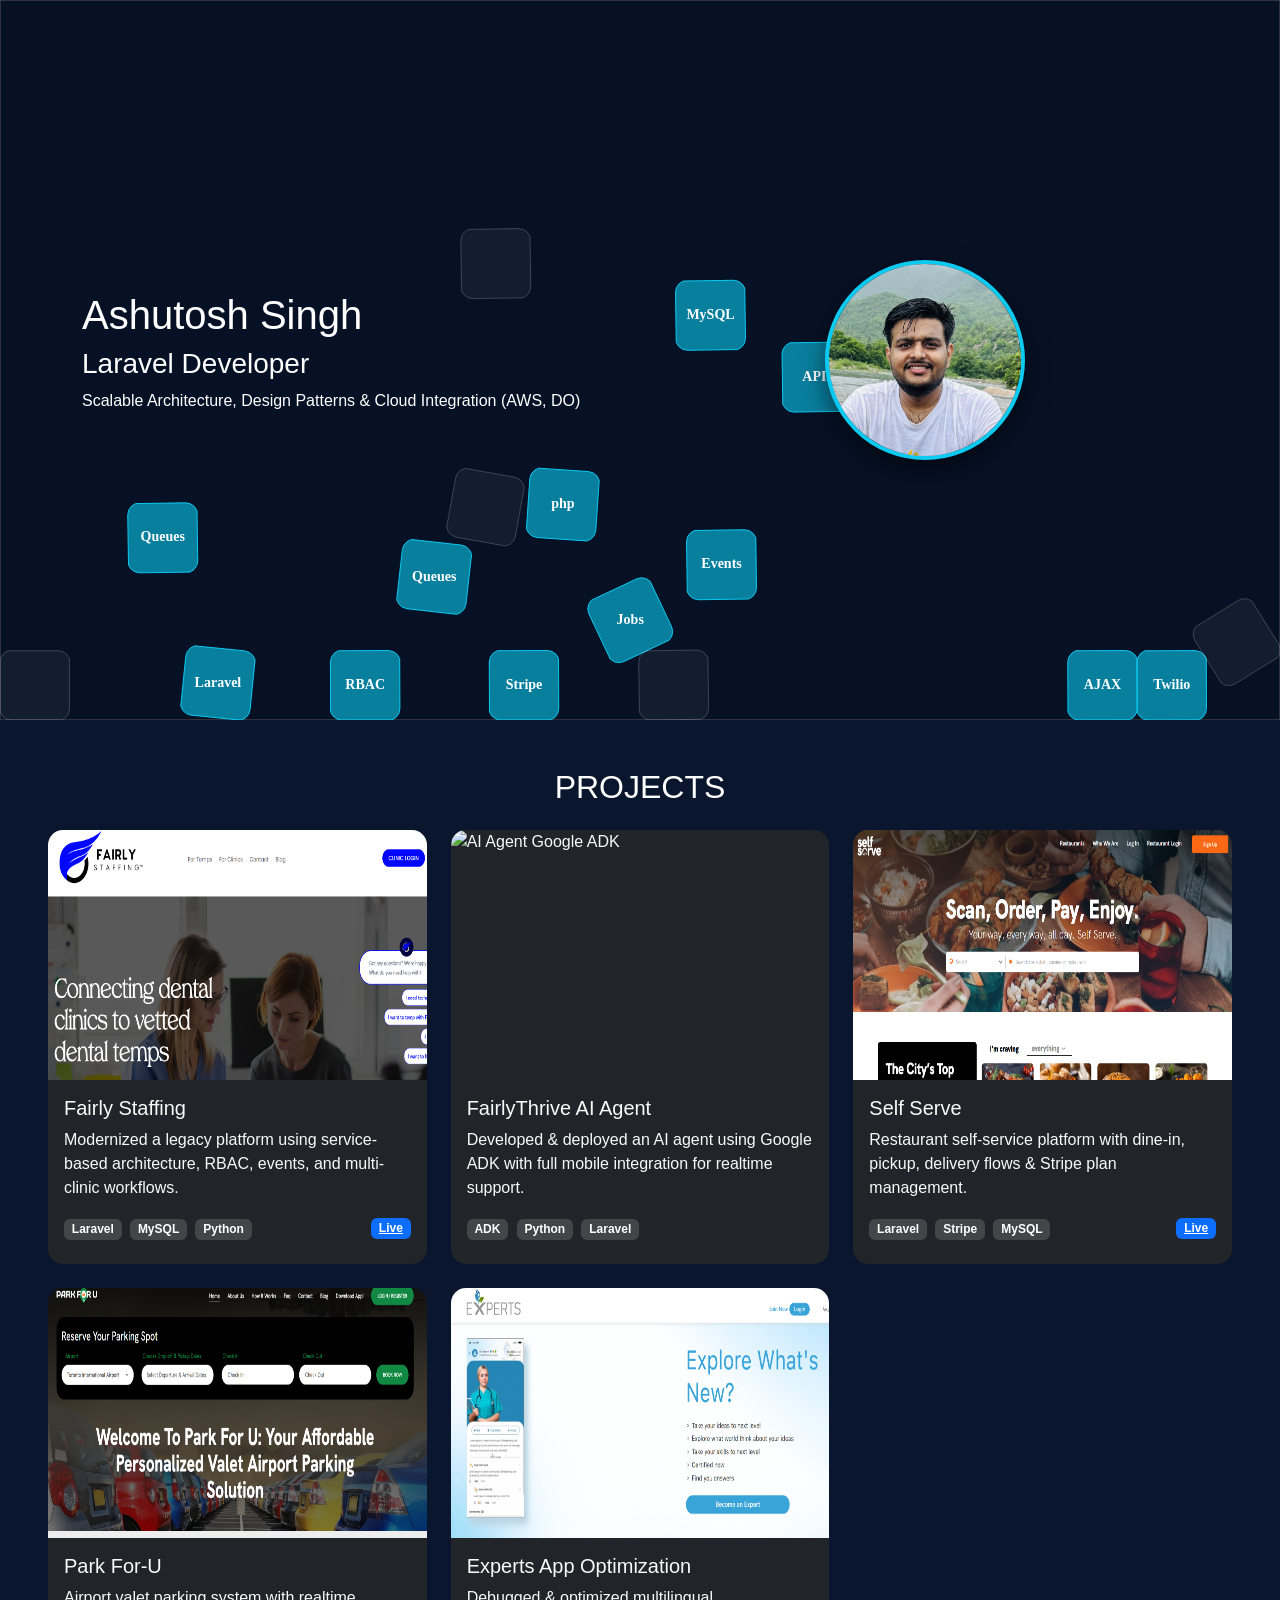
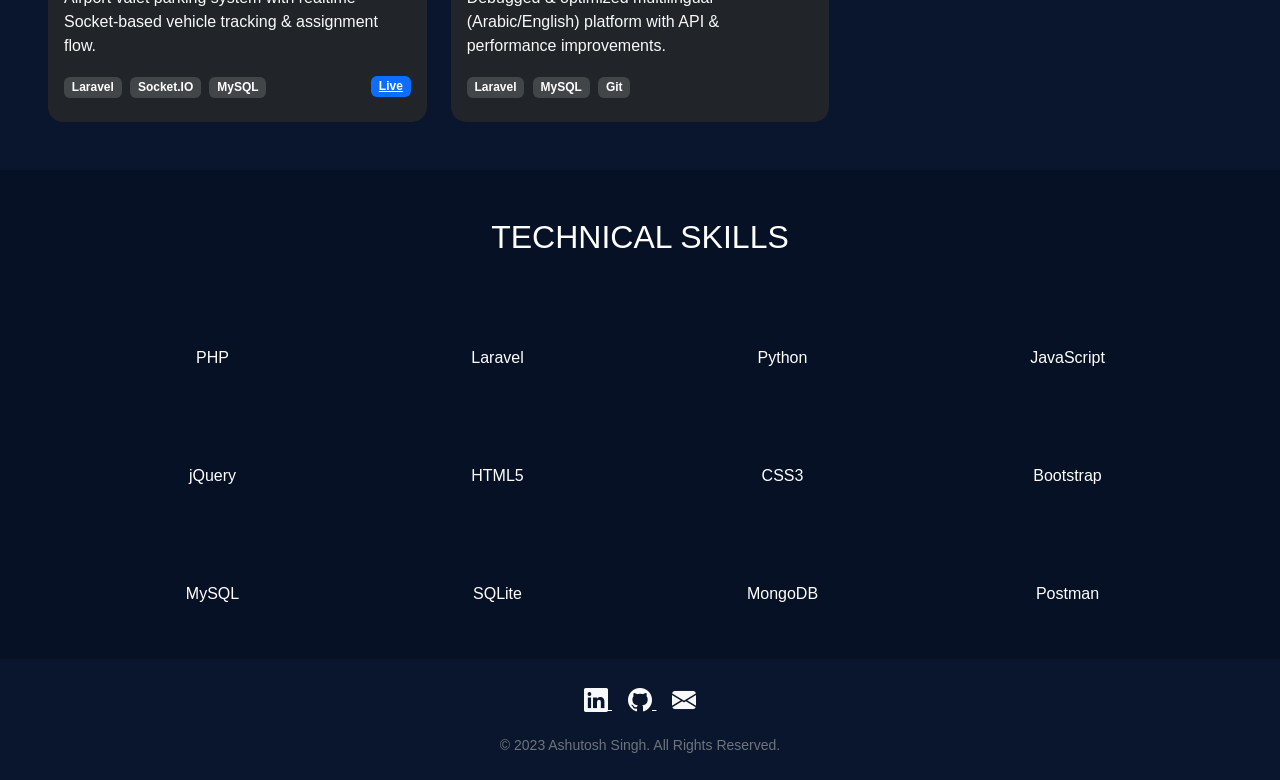
==== commit aaeb8db1: "image loading" ====
--- a/index.html
+++ b/index.html
@@ -6,13 +6,13 @@
     <meta name="viewport" content="width=device-width,initial-scale=1" />
     <title>Ashutosh Singh - Portfolio</title>
 
-    <link href="assets/css/bootstrap.min.css" rel="stylesheet">
+    <link href="./assets/css/bootstrap.min.css" rel="stylesheet">
     <!-- Bootstrap Icons CDN -->
     <link rel="stylesheet" href="https://cdn.jsdelivr.net/npm/bootstrap-icons@1.13.1/font/bootstrap-icons.min.css">
     <link rel="stylesheet" href="https://cdn.jsdelivr.net/gh/devicons/devicon@latest/devicon.min.css">
 
-    <link href="assets/css//aos.css" rel="stylesheet">
-    <link rel="stylesheet" href="assets/css/style.css">
+    <link href="./assets/css//aos.css" rel="stylesheet">
+    <link rel="stylesheet" href="./assets/css/style.css">
 </head>
 
 <body>
@@ -33,7 +33,7 @@
 
                 <!-- Right Image -->
                 <div class="col-md-6 text-center hero-img">
-                    <img src="img/profile.jpg" alt="Ashutosh Singh" class="profile-img">
+                    <img src="./img/profile.jpg" alt="Ashutosh Singh" class="profile-img">
                 </div>
             </div>
         </div>
@@ -49,7 +49,7 @@
             <!-- Fairly Staffing -->
             <div class="col-md-4" data-aos="fade-up" data-aos-delay="100">
                 <div class="card project-card bg-dark text-light">
-                    <img src="img/img1.png" class="card-img-top" alt="Fairly Staffing" width="250" height="250">
+                    <img src="./img/img1.png" class="card-img-top" alt="Fairly Staffing" width="250" height="250">
                     <div class="card-body">
                         <h5 class="card-title">Fairly Staffing</h5>
                         <p class="card-text">Modernized a legacy platform using service-based architecture, RBAC,
@@ -89,7 +89,7 @@
             <!-- Self Serve -->
             <div class="col-md-4" data-aos="fade-up" data-aos-delay="200">
                 <div class="card project-card bg-dark text-light">
-                    <img src="img/self-serve.png" class="card-img-top" alt="Self Serve" width="250" height="250">
+                    <img src="./img/self-serve.png" class="card-img-top" alt="Self Serve" width="250" height="250">
                     <div class="card-body">
                         <h5 class="card-title">Self Serve</h5>
                         <p class="card-text">Restaurant self-service platform with dine-in, pickup, delivery flows &
@@ -111,7 +111,7 @@
             <!-- Park For-U -->
             <div class="col-md-4" data-aos="fade-up" data-aos-delay="250">
                 <div class="card project-card bg-dark text-light">
-                    <img src="img/parkforu.png" class="card-img-top" alt="Park For-U" width="250" height="250">
+                    <img src="./img/parkforu.png" class="card-img-top" alt="Park For-U" width="250" height="250">
                     <div class="card-body">
                         <h5 class="card-title">Park For-U</h5>
                         <p class="card-text">Airport valet parking system with realtime Socket-based vehicle tracking &
@@ -131,7 +131,7 @@
             <!-- Experts App Optimization -->
             <div class="col-md-4" data-aos="fade-up" data-aos-delay="300">
                 <div class="card project-card bg-dark text-light">
-                    <img src="img/img2.png" class="card-img-top" alt="Experts App Optimization" width="250"
+                    <img src="./img/img2.png" class="card-img-top" alt="Experts App Optimization" width="250"
                         height="250">
                     <div class="card-body">
                         <h5 class="card-title">Experts App Optimization</h5>
@@ -243,10 +243,10 @@
 
 
     <!-- Matter.js -->
-    <script src="/assets/js/matter.min.js"></script>
+    <script src="./assets/js/matter.min.js"></script>
     <!-- AOS -->
-    <script src="/assets/js/aos.js"></script>
-    <script src="/assets/js/script.js">
+    <script src="./assets/js/aos.js"></script>
+    <script src="./assets/js/script.js">
 
     </script>
 </body>
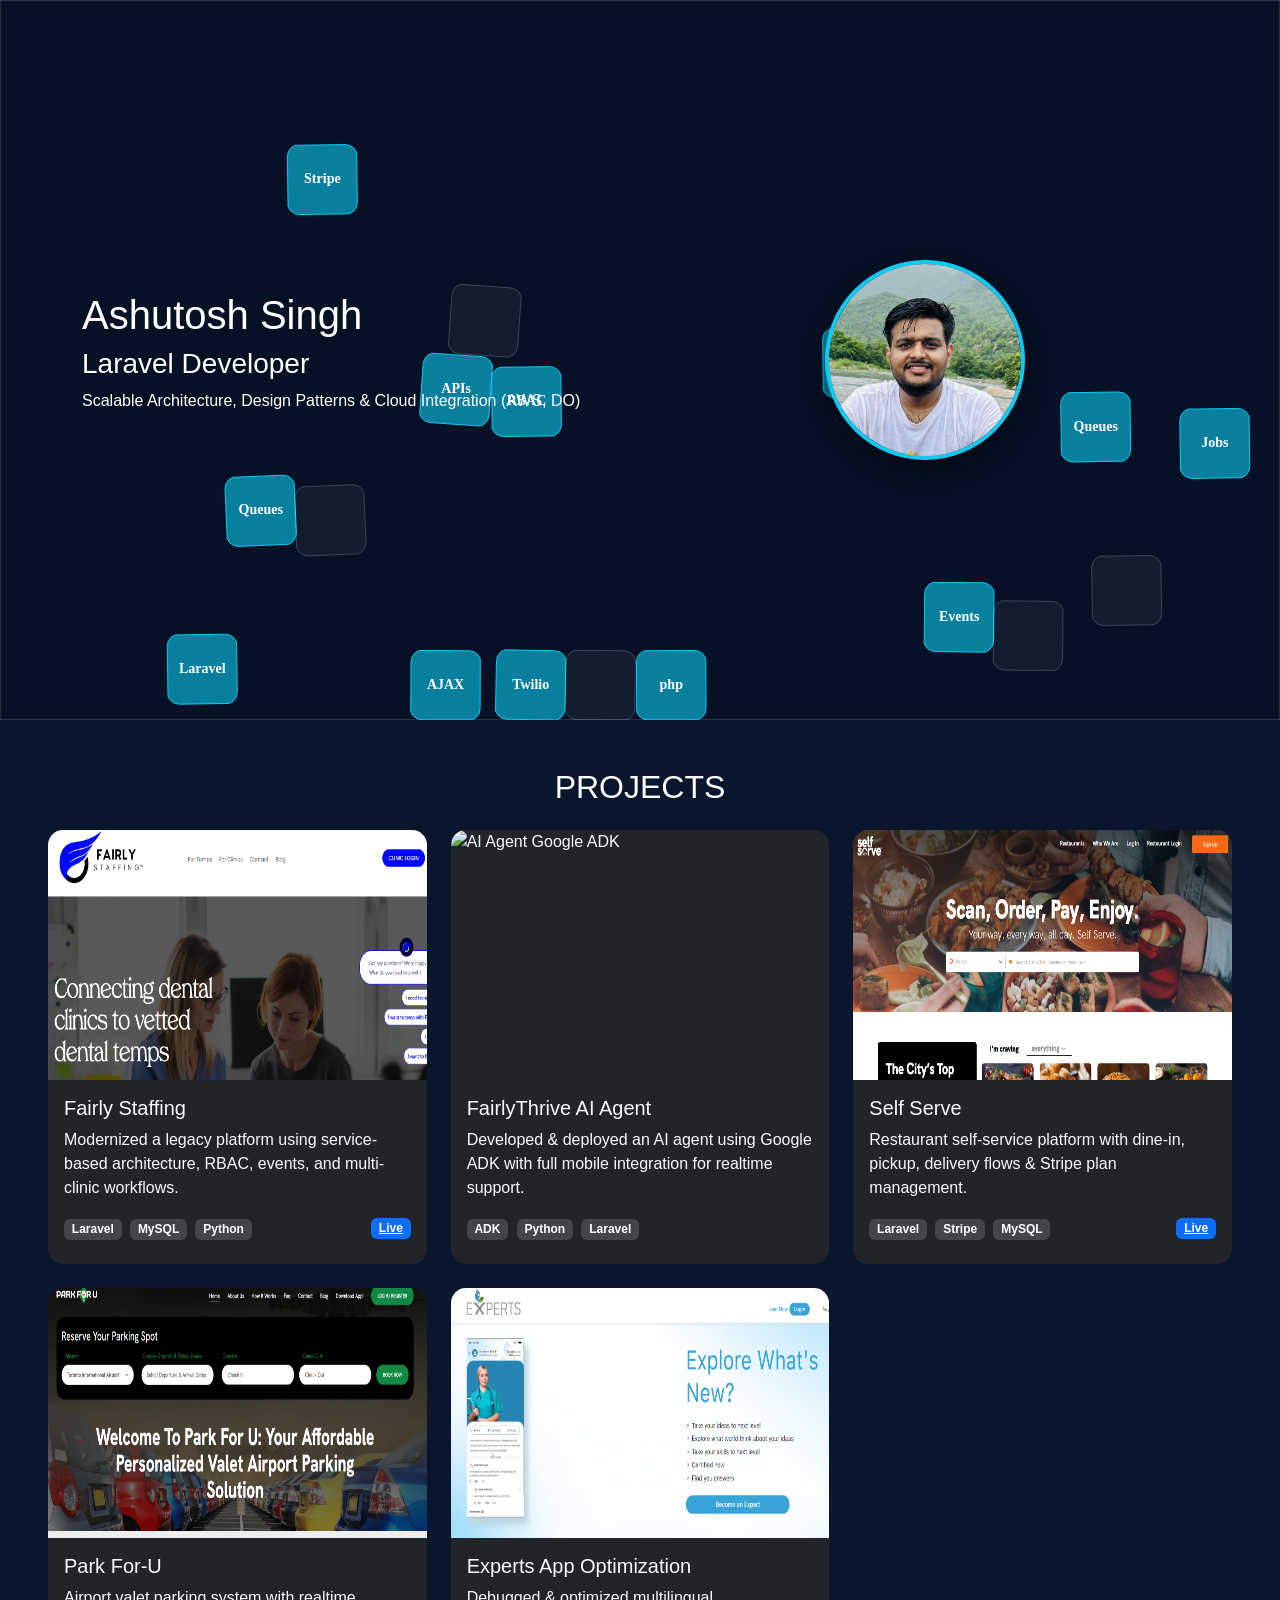
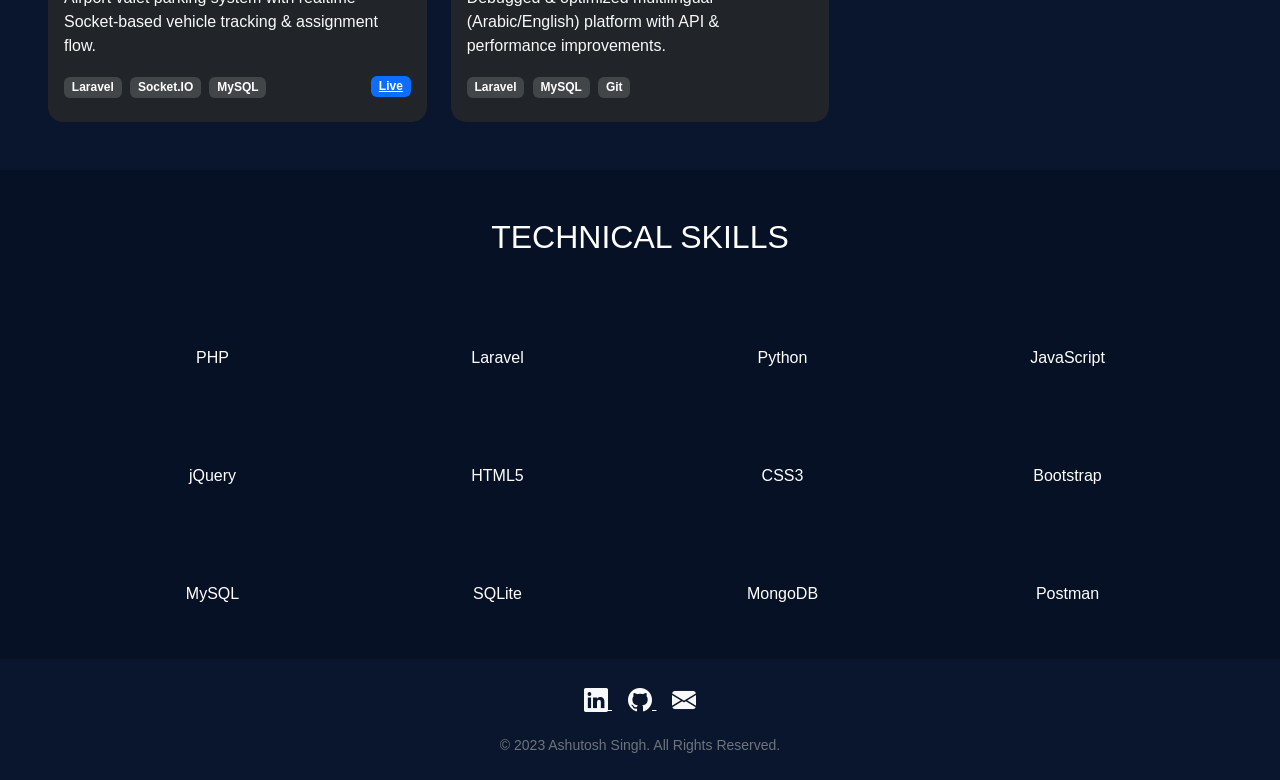
==== commit 1ab7a5cb: "add favicon" ====
--- a/index.html
+++ b/index.html
@@ -13,6 +13,8 @@
 
     <link href="./assets/css//aos.css" rel="stylesheet">
     <link rel="stylesheet" href="./assets/css/style.css">
+    <link rel="icon" type="image/x-icon" href="./favicon.ico">
+
 </head>
 
 <body>
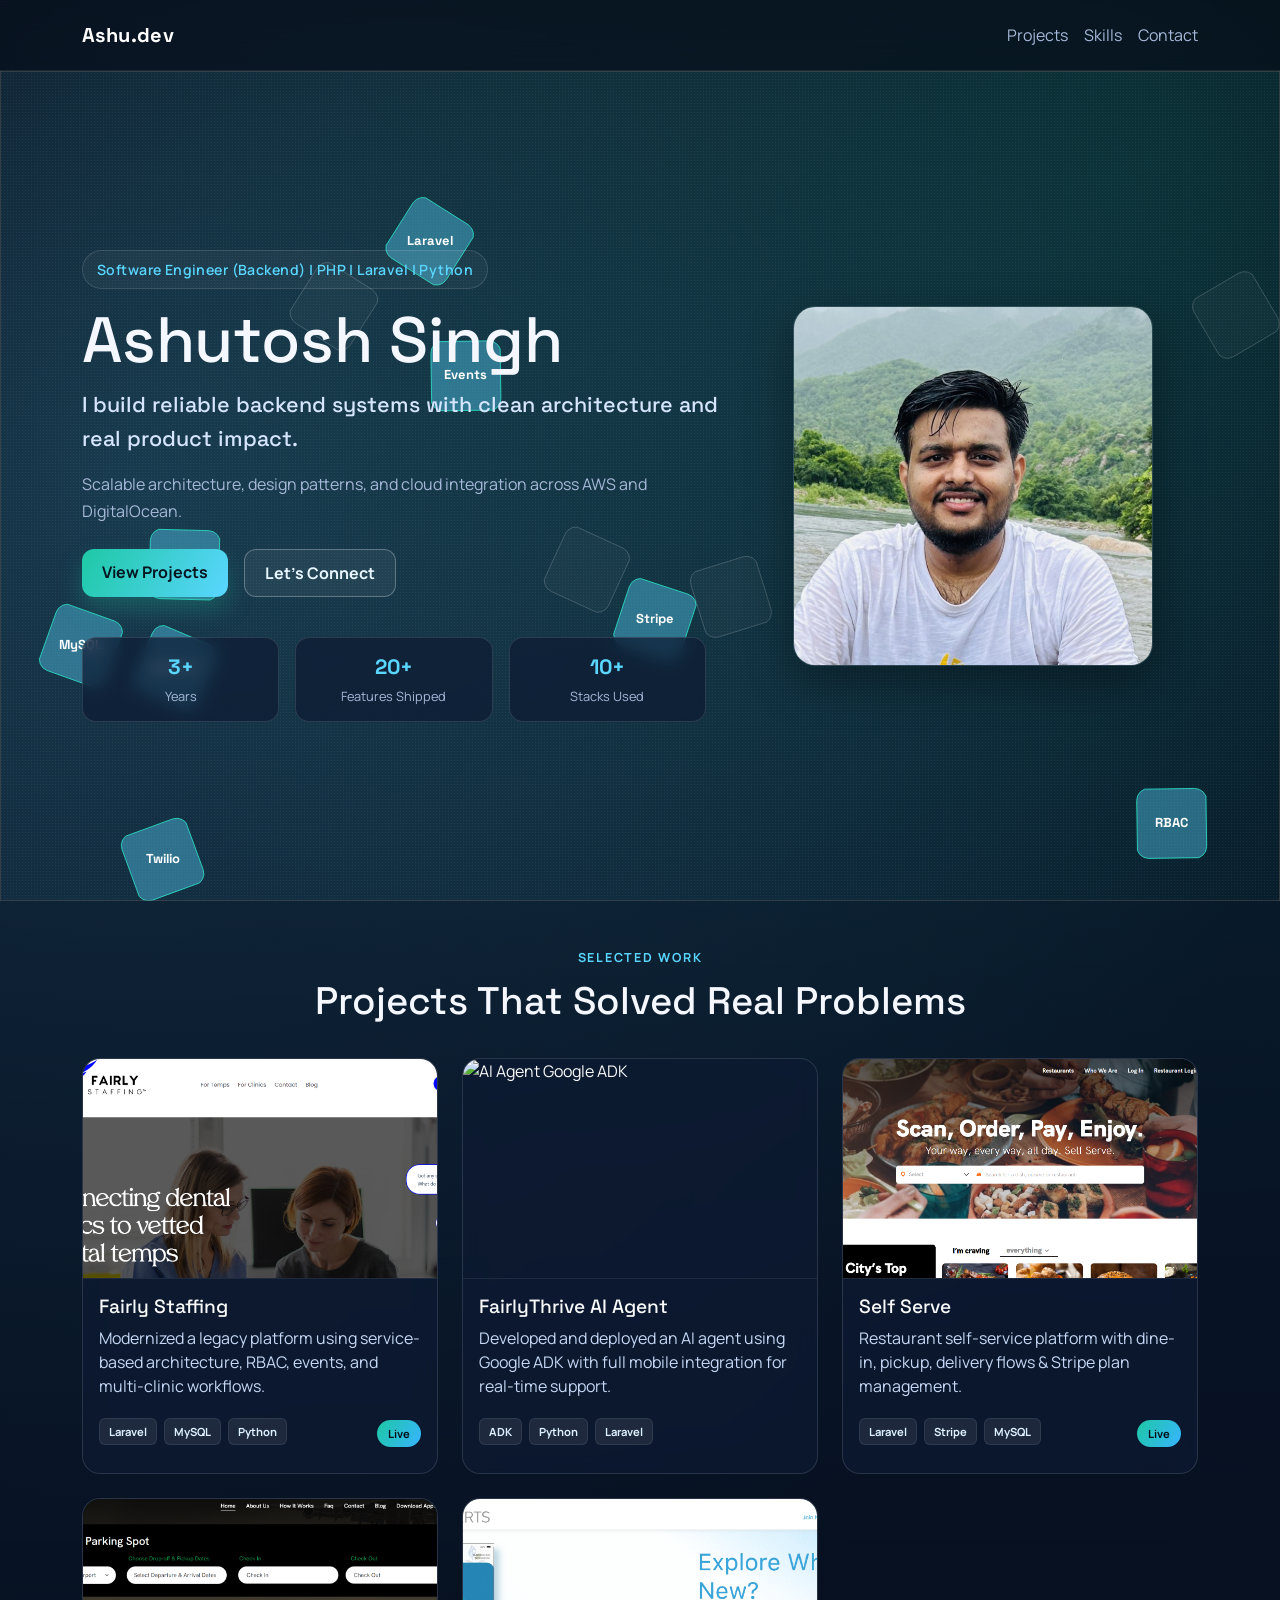
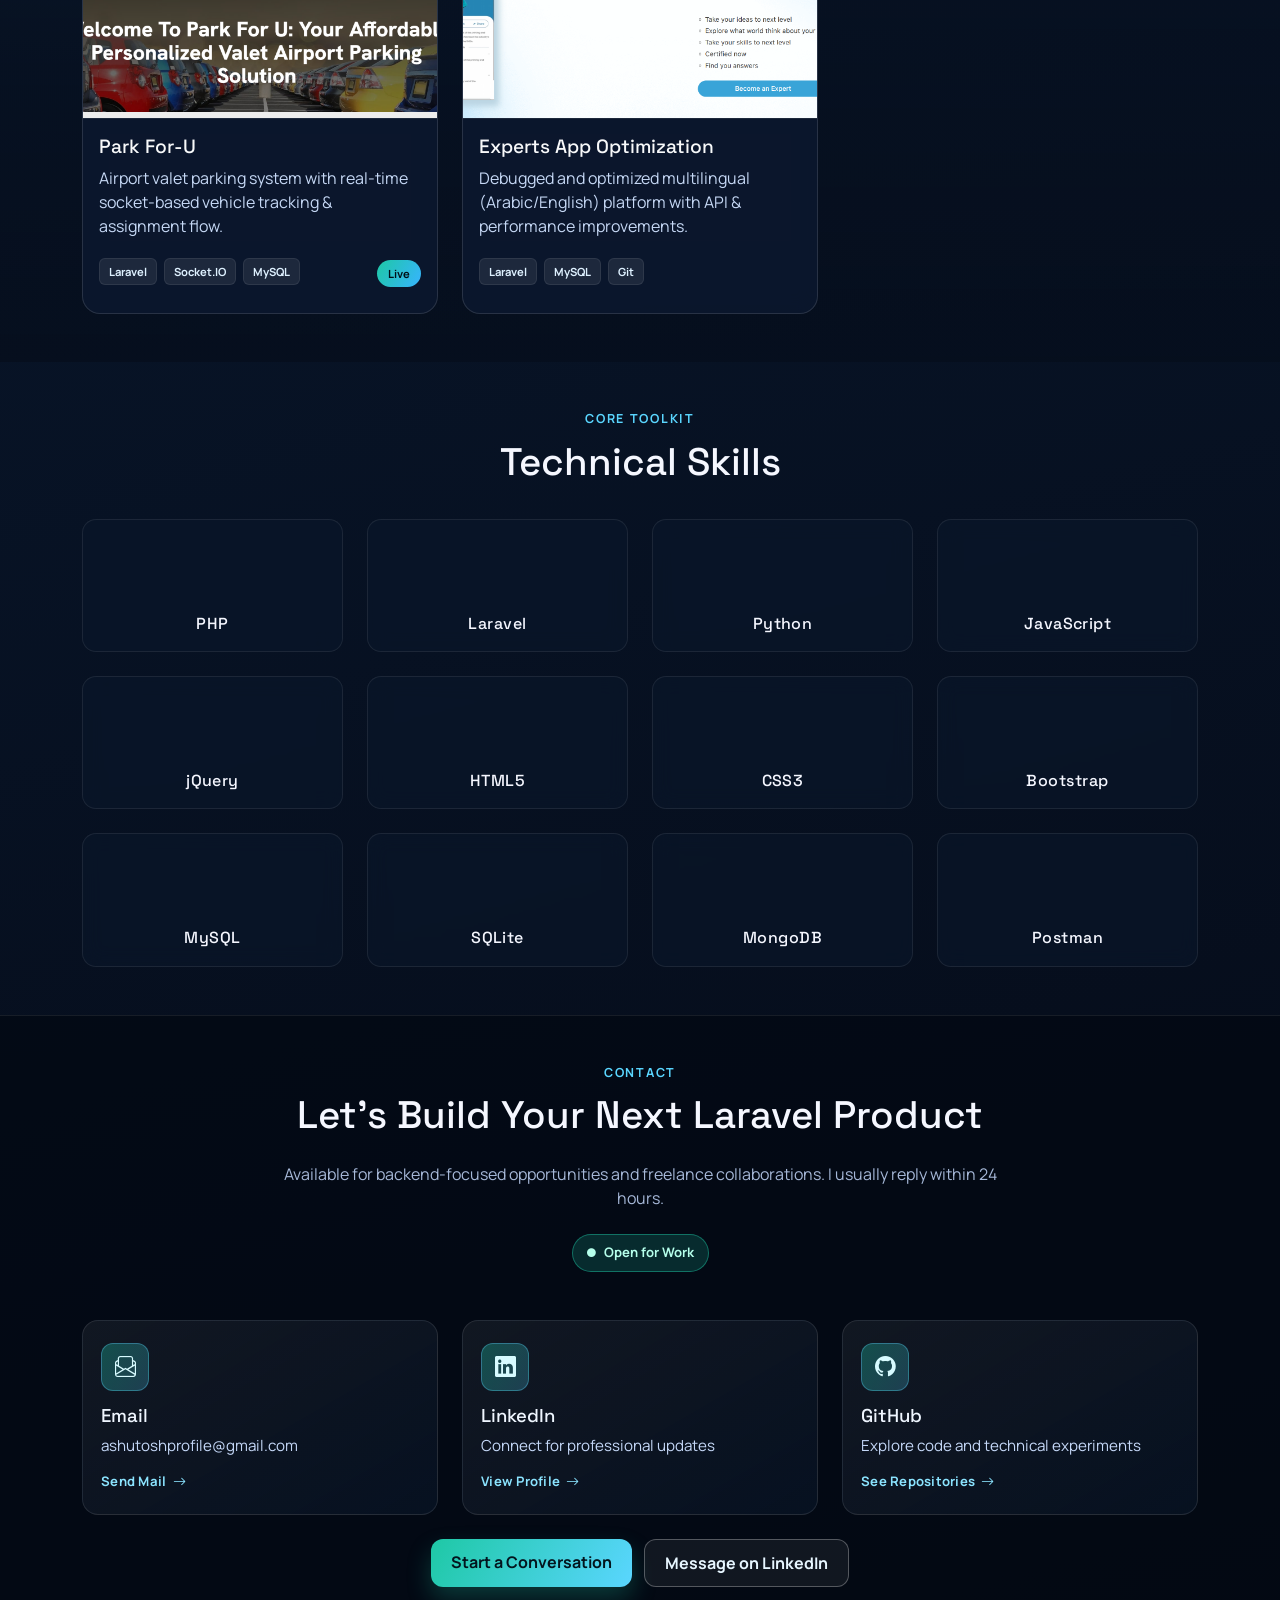
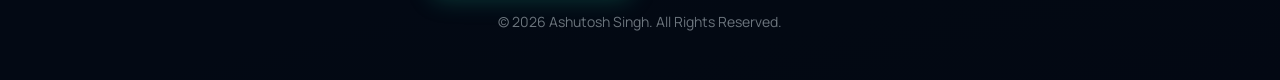
==== commit 294b17fe: "update" ====
--- a/index.html
+++ b/index.html
@@ -5,8 +5,12 @@
     <meta charset="utf-8" />
     <meta name="viewport" content="width=device-width,initial-scale=1" />
     <title>Ashutosh Singh - Portfolio</title>
+    <meta name="description" content="Ashutosh Singh - Laravel Developer building scalable products, APIs, and cloud-ready systems." />
 
     <link href="./assets/css/bootstrap.min.css" rel="stylesheet">
+    <link rel="preconnect" href="https://fonts.googleapis.com">
+    <link rel="preconnect" href="https://fonts.gstatic.com" crossorigin>
+    <link href="https://fonts.googleapis.com/css2?family=Space+Grotesk:wght@400;500;600;700&family=Manrope:wght@400;500;700&display=swap" rel="stylesheet">
     <!-- Bootstrap Icons CDN -->
     <link rel="stylesheet" href="https://cdn.jsdelivr.net/npm/bootstrap-icons@1.13.1/font/bootstrap-icons.min.css">
     <link rel="stylesheet" href="https://cdn.jsdelivr.net/gh/devicons/devicon@latest/devicon.min.css">
@@ -18,23 +22,59 @@
 </head>
 
 <body>
+    <div class="grain-overlay" aria-hidden="true"></div>
+
+    <header class="top-nav">
+        <div class="container d-flex align-items-center justify-content-between">
+            <a href="#" class="brand-mark">Ashu.dev</a>
+            <nav class="d-flex gap-3">
+                <a href="#projects">Projects</a>
+                <a href="#skills">Skills</a>
+                <a href="#contact">Contact</a>
+            </nav>
+        </div>
+    </header>
 
     <!-- Hero Section -->
-    <!-- Hero Section -->
-    <section class="hero d-flex align-items-center">
+    <section class="hero d-flex align-items-center" id="home">
         <canvas id="skillsCanvas"></canvas>
         <div class="container hero-content">
             <div class="row align-items-center">
                 <!-- Left Text -->
-                <div class="col-md-6 ">
+                <div class="col-lg-7" data-aos="fade-up">
+                    <span class="eyebrow">Software Engineer (Backend) | PHP | Laravel | Python</span>
                     <h1>Ashutosh Singh</h1>
-                    <h3>Laravel Developer</h3>
-                    <p>Scalable Architecture, Design Patterns & Cloud Integration (AWS, DO)
+                    <h3>I build reliable backend systems with clean architecture and real product impact.</h3>
+                    <p>Scalable architecture, design patterns, and cloud integration across AWS and DigitalOcean.
                     </p>
+                    <div class="hero-cta d-flex flex-wrap gap-3 mt-4">
+                        <a href="#projects" class="btn btn-main">View Projects</a>
+                        <a href="mailto:ashutoshprofile@gmail.com" class="btn btn-ghost">Let's Connect</a>
+                    </div>
+                    <div class="hero-metrics row g-3 mt-4">
+                        <div class="col-4">
+                            <div class="metric-box">
+                                <strong>3+</strong>
+                                <span>Years</span>
+                            </div>
+                        </div>
+                        <div class="col-4">
+                            <div class="metric-box">
+                                <strong>20+</strong>
+                                <span>Features Shipped</span>
+                            </div>
+                        </div>
+                        <div class="col-4">
+                            <div class="metric-box">
+                                <strong>10+</strong>
+                                <span>Stacks Used</span>
+                            </div>
+                        </div>
+                    </div>
                 </div>
 
                 <!-- Right Image -->
-                <div class="col-md-6 text-center hero-img">
+                <div class="col-lg-5 text-center hero-img" data-aos="zoom-in" data-aos-delay="150">
                     <img src="./img/profile.jpg" alt="Ashutosh Singh" class="profile-img">
                 </div>
             </div>
@@ -43,175 +83,203 @@
 
 
     <!-- Projects Section -->
-    <section id="projects" class="p-5">
-        <h2 class="text-center mb-4" data-aos="fade-up">PROJECTS</h2>
-
-        <div class="row g-4">
-
-            <!-- Fairly Staffing -->
-            <div class="col-md-4" data-aos="fade-up" data-aos-delay="100">
-                <div class="card project-card bg-dark text-light">
-                    <img src="./img/img1.png" class="card-img-top" alt="Fairly Staffing" width="250" height="250">
-                    <div class="card-body">
-                        <h5 class="card-title">Fairly Staffing</h5>
-                        <p class="card-text">Modernized a legacy platform using service-based architecture, RBAC,
-                            events, and multi-clinic workflows.</p>
-                        <div class="mb-2 d-flex justify-content-between align-items-center">
-                            <div>
+    <section id="projects" class="section-block p-5">
+        <div class="container">
+            <div class="section-title text-center" data-aos="fade-up">
+                <p>Selected Work</p>
+                <h2>Projects That Solved Real Problems</h2>
+            </div>
+
+            <div class="row g-4">
+
+                <!-- Fairly Staffing -->
+                <div class="col-md-6 col-lg-4" data-aos="fade-up" data-aos-delay="100">
+                    <div class="card project-card text-light h-100">
+                        <img src="./img/img1.png" class="card-img-top" alt="Fairly Staffing" width="250" height="250">
+                        <div class="card-body">
+                            <h5 class="card-title">Fairly Staffing</h5>
+                            <p class="card-text">Modernized a legacy platform using service-based architecture, RBAC,
+                                events, and multi-clinic workflows.</p>
+                            <div class="mb-2 d-flex justify-content-between align-items-center">
+                                <div>
+                                    <span class="badge badge-tech">Laravel</span>
+                                    <span class="badge badge-tech">MySQL</span>
+                                    <span class="badge badge-tech">Python</span>
+                                </div>
+                                <a href="https://www.fairlystaffing.com" class="badge badge-live"
+                                    target="_blank">Live</a>
+                            </div>
+                        </div>
+                    </div>
+                </div>
+
+                <!-- AI Agent (Google ADK) -->
+                <div class="col-md-6 col-lg-4" data-aos="fade-up" data-aos-delay="150">
+                    <div class="card project-card text-light h-100">
+                        <img src="https://google.github.io/adk-docs/assets/agent-development-kit.png" class="card-img-top"
+                            alt="AI Agent Google ADK" width="250" height="250">
+                        <div class="card-body">
+                            <h5 class="card-title">FairlyThrive AI Agent</h5>
+                            <p class="card-text">Developed and deployed an AI agent using Google ADK with full mobile
+                                integration for real-time support.</p>
+                            <div class="mb-2">
+                                <span class="badge badge-tech">ADK</span>
+                                <span class="badge badge-tech">Python</span>
+                                <span class="badge badge-tech">Laravel</span>
+                            </div>
+                        </div>
+                    </div>
+                </div>
+
+                <!-- Self Serve -->
+                <div class="col-md-6 col-lg-4" data-aos="fade-up" data-aos-delay="200">
+                    <div class="card project-card text-light h-100">
+                        <img src="./img/self-serve.png" class="card-img-top" alt="Self Serve" width="250" height="250">
+                        <div class="card-body">
+                            <h5 class="card-title">Self Serve</h5>
+                            <p class="card-text">Restaurant self-service platform with dine-in, pickup, delivery flows &
+                                Stripe plan management.</p>
+                            <div class="mb-2 d-flex justify-content-between align-items-center">
+                                <div>
+                                    <span class="badge badge-tech">Laravel</span>
+                                    <span class="badge badge-tech">Stripe</span>
+                                    <span class="badge badge-tech">MySQL</span>
+                                </div>
+                                <a href="https://goselfserve.ca/" class="badge badge-live" target="_blank">Live</a>
+                            </div>
+                        </div>
+                    </div>
+                </div>
+
+                <!-- Park For-U -->
+                <div class="col-md-6 col-lg-4" data-aos="fade-up" data-aos-delay="250">
+                    <div class="card project-card text-light h-100">
+                        <img src="./img/parkforu.png" class="card-img-top" alt="Park For-U" width="250" height="250">
+                        <div class="card-body">
+                            <h5 class="card-title">Park For-U</h5>
+                            <p class="card-text">Airport valet parking system with real-time socket-based vehicle tracking &
+                                assignment flow.</p>
+                            <div class="mb-2 d-flex justify-content-between align-items-center">
+                                <div>
+                                    <span class="badge badge-tech">Laravel</span>
+                                    <span class="badge badge-tech">Socket.IO</span>
+                                    <span class="badge badge-tech">MySQL</span>
+                                </div>
+                                <a href="https://parkforu.com/" class="badge badge-live" target="_blank">Live</a>
+                            </div>
+                        </div>
+                    </div>
+                </div>
+
+                <!-- Experts App Optimization -->
+                <div class="col-md-6 col-lg-4" data-aos="fade-up" data-aos-delay="300">
+                    <div class="card project-card text-light h-100">
+                        <img src="./img/img2.png" class="card-img-top" alt="Experts App Optimization" width="250"
+                            height="250">
+                        <div class="card-body">
+                            <h5 class="card-title">Experts App Optimization</h5>
+                            <p class="card-text">Debugged and optimized multilingual (Arabic/English) platform with API &
+                                performance improvements.</p>
+                            <div class="mb-2">
                                 <span class="badge badge-tech">Laravel</span>
                                 <span class="badge badge-tech">MySQL</span>
-                                <span class="badge badge-tech">Python</span>
-                            </div>
-                            <a href="https://www.fairlystaffing.com" class="badge text-bg-primary"
-                                target="_blank">Live</a>
-                        </div>
-                    </div>
-                </div>
-            </div>
-
-            <!-- AI Agent (Google ADK) -->
-            <div class="col-md-4" data-aos="fade-up" data-aos-delay="150">
-                <div class="card project-card bg-dark text-light">
-                    <img src="https://google.github.io/adk-docs/assets/agent-development-kit.png" class="card-img-top"
-                        alt="AI Agent Google ADK" width="250" height="250">
-                    <div class="card-body">
-                        <h5 class="card-title">FairlyThrive AI Agent</h5>
-                        <p class="card-text">Developed & deployed an AI agent using Google ADK with full mobile
-                            integration for realtime support.</p>
-                        <div class="mb-2">
-                            <span class="badge badge-tech">ADK</span>
-                            <span class="badge badge-tech">Python</span>
-                            <span class="badge badge-tech">Laravel</span>
-                        </div>
-
-                    </div>
-                </div>
-            </div>
-
-            <!-- Self Serve -->
-            <div class="col-md-4" data-aos="fade-up" data-aos-delay="200">
-                <div class="card project-card bg-dark text-light">
-                    <img src="./img/self-serve.png" class="card-img-top" alt="Self Serve" width="250" height="250">
-                    <div class="card-body">
-                        <h5 class="card-title">Self Serve</h5>
-                        <p class="card-text">Restaurant self-service platform with dine-in, pickup, delivery flows &
-                            Stripe plan management.</p>
-                        <div class="mb-2 d-flex justify-content-between align-items-center">
-                            <div>
-                                <span class="badge badge-tech">Laravel</span>
-                                <span class="badge badge-tech">Stripe</span>
-                                <span class="badge badge-tech">MySQL</span>
-                            </div>
-                            <a href="https://goselfserve.ca/" class="badge text-bg-primary" target="_blank">Live</a>
-
-                        </div>
-
-                    </div>
-                </div>
-            </div>
-
-            <!-- Park For-U -->
-            <div class="col-md-4" data-aos="fade-up" data-aos-delay="250">
-                <div class="card project-card bg-dark text-light">
-                    <img src="./img/parkforu.png" class="card-img-top" alt="Park For-U" width="250" height="250">
-                    <div class="card-body">
-                        <h5 class="card-title">Park For-U</h5>
-                        <p class="card-text">Airport valet parking system with realtime Socket-based vehicle tracking &
-                            assignment flow.</p>
-                        <div class="mb-2 d-flex justify-content-between align-items-center">
-                            <div>
-                                <span class="badge badge-tech">Laravel</span>
-                                <span class="badge badge-tech">Socket.IO</span>
-                                <span class="badge badge-tech">MySQL</span>
-                            </div>
-                            <a href="https://parkforu.com/" class="badge text-bg-primary" target="_blank">Live</a>
-                        </div>
-                    </div>
-                </div>
-            </div>
-
-            <!-- Experts App Optimization -->
-            <div class="col-md-4" data-aos="fade-up" data-aos-delay="300">
-                <div class="card project-card bg-dark text-light">
-                    <img src="./img/img2.png" class="card-img-top" alt="Experts App Optimization" width="250"
-                        height="250">
-                    <div class="card-body">
-                        <h5 class="card-title">Experts App Optimization</h5>
-                        <p class="card-text">Debugged & optimized multilingual (Arabic/English) platform with API &
-                            performance improvements.</p>
-                        <div class="mb-2">
-                            <span class="badge badge-tech">Laravel</span>
-                            <span class="badge badge-tech">MySQL</span>
-                            <span class="badge badge-tech">Git</span>
-                        </div>
-                    </div>
-                </div>
-            </div>
-
+                                <span class="badge badge-tech">Git</span>
+                            </div>
+                        </div>
+                    </div>
+                </div>
+            </div>
         </div>
     </section>
 
 
     <!-- Skills Section -->
-    <section id="skills" class="p-5">
-        <h2 class="text-center mb-4" data-aos="fade-up">TECHNICAL SKILLS</h2>
+    <section id="skills" class="section-block p-5">
         <div class="container">
+            <div class="section-title text-center" data-aos="fade-up">
+                <p>Core Toolkit</p>
+                <h2>Technical Skills</h2>
+            </div>
             <div class="row g-4 text-center">
 
                 <!-- Languages -->
                 <div class="col-6 col-md-3" data-aos="fade-up">
-                    <i class="devicon-php-plain colored skill-icon"></i>
-                    <h6>PHP</h6>
-                </div>
-                <div class="col-6 col-md-3" data-aos="fade-up">
-                    <i class="devicon-laravel-plain colored skill-icon"></i>
-                    <h6>Laravel</h6>
-                </div>
-                <div class="col-6 col-md-3" data-aos="fade-up">
-                    <i class="devicon-python-plain colored skill-icon"></i>
-                    <h6>Python</h6>
-                </div>
-
-                <div class="col-6 col-md-3" data-aos="fade-up">
-                    <i class="devicon-javascript-plain colored skill-icon"></i>
-                    <h6>JavaScript</h6>
-                </div>
-                <div class="col-6 col-md-3" data-aos="fade-up">
-                    <i class="devicon-jquery-plain colored skill-icon"></i>
-                    <h6>jQuery</h6>
-                </div>
-
-
-                <div class="col-6 col-md-3" data-aos="fade-up">
-                    <i class="devicon-html5-plain colored skill-icon"></i>
-                    <h6>HTML5</h6>
-                </div>
-                <div class="col-6 col-md-3" data-aos="fade-up">
-                    <i class="devicon-css3-plain colored skill-icon"></i>
-                    <h6>CSS3</h6>
-                </div>
-                <div class="col-6 col-md-3" data-aos="fade-up">
-                    <i class="devicon-bootstrap-plain colored skill-icon"></i>
-                    <h6>Bootstrap</h6>
-                </div>
-
-
-                <div class="col-6 col-md-3" data-aos="fade-up">
-                    <i class="devicon-mysql-plain colored skill-icon"></i>
-                    <h6>MySQL</h6>
-                </div>
-                <div class="col-6 col-md-3" data-aos="fade-up">
-                    <i class="devicon-sqlite-plain colored skill-icon"></i>
-                    <h6>SQLite</h6>
-                </div>
-                <div class="col-6 col-md-3" data-aos="fade-up">
-                    <i class="devicon-mongodb-plain colored skill-icon"></i>
-                    <h6>MongoDB</h6>
-                </div>
-
-                <div class="col-6 col-md-3" data-aos="fade-up">
-                    <i class="devicon-postman-plain colored skill-icon"></i>
-                    <h6>Postman</h6>
+                    <div class="skill-tile">
+                        <i class="devicon-php-plain colored skill-icon"></i>
+                        <h6>PHP</h6>
+                    </div>
+                </div>
+                <div class="col-6 col-md-3" data-aos="fade-up">
+                    <div class="skill-tile">
+                        <i class="devicon-laravel-plain colored skill-icon"></i>
+                        <h6>Laravel</h6>
+                    </div>
+                </div>
+                <div class="col-6 col-md-3" data-aos="fade-up">
+                    <div class="skill-tile">
+                        <i class="devicon-python-plain colored skill-icon"></i>
+                        <h6>Python</h6>
+                    </div>
+                </div>
+
+                <div class="col-6 col-md-3" data-aos="fade-up">
+                    <div class="skill-tile">
+                        <i class="devicon-javascript-plain colored skill-icon"></i>
+                        <h6>JavaScript</h6>
+                    </div>
+                </div>
+                <div class="col-6 col-md-3" data-aos="fade-up">
+                    <div class="skill-tile">
+                        <i class="devicon-jquery-plain colored skill-icon"></i>
+                        <h6>jQuery</h6>
+                    </div>
+                </div>
+
+
+                <div class="col-6 col-md-3" data-aos="fade-up">
+                    <div class="skill-tile">
+                        <i class="devicon-html5-plain colored skill-icon"></i>
+                        <h6>HTML5</h6>
+                    </div>
+                </div>
+                <div class="col-6 col-md-3" data-aos="fade-up">
+                    <div class="skill-tile">
+                        <i class="devicon-css3-plain colored skill-icon"></i>
+                        <h6>CSS3</h6>
+                    </div>
+                </div>
+                <div class="col-6 col-md-3" data-aos="fade-up">
+                    <div class="skill-tile">
+                        <i class="devicon-bootstrap-plain colored skill-icon"></i>
+                        <h6>Bootstrap</h6>
+                    </div>
+                </div>
+
+
+                <div class="col-6 col-md-3" data-aos="fade-up">
+                    <div class="skill-tile">
+                        <i class="devicon-mysql-plain colored skill-icon"></i>
+                        <h6>MySQL</h6>
+                    </div>
+                </div>
+                <div class="col-6 col-md-3" data-aos="fade-up">
+                    <div class="skill-tile">
+                        <i class="devicon-sqlite-plain colored skill-icon"></i>
+                        <h6>SQLite</h6>
+                    </div>
+                </div>
+                <div class="col-6 col-md-3" data-aos="fade-up">
+                    <div class="skill-tile">
+                        <i class="devicon-mongodb-plain colored skill-icon"></i>
+                        <h6>MongoDB</h6>
+                    </div>
+                </div>
+
+                <div class="col-6 col-md-3" data-aos="fade-up">
+                    <div class="skill-tile">
+                        <i class="devicon-postman-plain colored skill-icon"></i>
+                        <h6>Postman</h6>
+                    </div>
                 </div>
 
 
@@ -224,20 +292,50 @@
 
 
     <!-- Footer -->
-    <footer class="py-4" style="background:#0a162d;">
-        <div class="container text-center">
-            <div class="mb-3">
-                <a href="https://linkedin.com/in/ashutoshsinghdev" target="_blank" class="text-light me-3">
-                    <i class="bi bi-linkedin fs-4"></i>
-                </a>
-                <a href="https://github.com/itsashusing" target="_blank" class="text-light me-3">
-                    <i class="bi bi-github fs-4"></i>
-                </a>
-                <a href="mailto:ashutoshprofile@gmail.com" class="text-light">
-                    <i class="bi bi-envelope-fill fs-4"></i>
-                </a>
-            </div>
-            <p class="mb-0 small text-secondary">© 2023 Ashutosh Singh. All Rights Reserved.</p>
+    <footer id="contact" class="py-5">
+        <div class="container">
+            <div class="section-title text-center mb-4" data-aos="fade-up">
+                <p>Contact</p>
+                <h2>Let's Build Your Next Laravel Product</h2>
+            </div>
+            <p class="footer-copy text-center mb-4">Available for backend-focused opportunities and freelance collaborations. I usually reply within 24 hours.</p>
+            <div class="text-center mb-4" data-aos="fade-up" data-aos-delay="100">
+                <span class="availability-pill"><i class="bi bi-circle-fill"></i> Open for Work</span>
+            </div>
+
+            <div class="row g-4 contact-grid">
+                <div class="col-md-4" data-aos="fade-up" data-aos-delay="120">
+                    <a class="contact-card" href="mailto:ashutoshprofile@gmail.com">
+                        <span class="contact-icon"><i class="bi bi-envelope-paper"></i></span>
+                        <h5>Email</h5>
+                        <p>ashutoshprofile@gmail.com</p>
+                        <span class="contact-action">Send Mail <i class="bi bi-arrow-right"></i></span>
+                    </a>
+                </div>
+                <div class="col-md-4" data-aos="fade-up" data-aos-delay="160">
+                    <a class="contact-card" href="https://linkedin.com/in/ashutoshsinghdev" target="_blank">
+                        <span class="contact-icon"><i class="bi bi-linkedin"></i></span>
+                        <h5>LinkedIn</h5>
+                        <p>Connect for professional updates</p>
+                        <span class="contact-action">View Profile <i class="bi bi-arrow-right"></i></span>
+                    </a>
+                </div>
+                <div class="col-md-4" data-aos="fade-up" data-aos-delay="200">
+                    <a class="contact-card" href="https://github.com/itsashusing" target="_blank">
+                        <span class="contact-icon"><i class="bi bi-github"></i></span>
+                        <h5>GitHub</h5>
+                        <p>Explore code and technical experiments</p>
+                        <span class="contact-action">See Repositories <i class="bi bi-arrow-right"></i></span>
+                    </a>
+                </div>
+            </div>
+
+            <div class="text-center mt-4 contact-actions" data-aos="fade-up" data-aos-delay="240">
+                <a href="mailto:ashutoshprofile@gmail.com" class="btn btn-main">Start a Conversation</a>
+                <a href="https://linkedin.com/in/ashutoshsinghdev" target="_blank" class="btn btn-ghost">Message on LinkedIn</a>
+            </div>
+
+            <p class="mb-0 small text-secondary text-center mt-4">© 2026 Ashutosh Singh. All Rights Reserved.</p>
         </div>
     </footer>
 
--- a/assets/css/style.css
+++ b/assets/css/style.css
@@ -1,205 +1,511 @@
-  body {
-      margin: 0;
-      background-color: #061125;
-      color: white;
-      font-family: 'Segoe UI', sans-serif;
-      overflow-x: hidden;
-  }
-
-  .hero {
-      position: relative;
-      height: 80vh;
-      overflow: hidden;
-      display: flex;
-      align-items: center;
-  }
-
-  .hero-content {
-      position: relative;
-      z-index: 1;
-  }
-
-  .hero-img img {
-      max-width: 300px;
-      border-radius: 50%;
-      border: 4px solid #0dcaf0;
-      box-shadow: 0 10px 25px rgba(0, 0, 0, 0.5);
-      transition: transform 0.3s ease;
-  }
-
-  .hero-img img:hover {
-      transform: scale(1.05);
-  }
-
-  #skillsCanvas {
-      position: absolute;
-      top: 0;
-      left: 0;
-      z-index: 0;
-  }
-
-  .hero-text {
-      position: relative;
-      top: 50%;
-      left: 8%;
-      transform: translateY(-50%);
-      z-index: 1;
-  }
-
-
-
-  .hero-text h1 {
-      font-size: 3.5rem;
-      font-weight: bold;
-  }
-
-  .hero-text h4 {
-      color: #0dcaf0;
-  }
-
-  .project-card {
-      transition: transform 0.3s ease, box-shadow 0.3s ease;
-      border: none;
-      border-radius: 15px;
-      overflow: hidden;
-  }
-
-  .project-card:hover {
-      transform: translateY(-5px) scale(1.02);
-      box-shadow: 0 15px 25px rgba(0, 0, 0, 0.3);
-  }
-
-  .badge-tech {
-      background: rgba(255, 255, 255, 0.15);
-      color: white;
-      margin-right: 4px;
-      font-size: 0.75rem;
-  }
-
-  section#projects {
-      background: #0a162d;
-  }
-
-  .profile-img {
-      width: 200px;
-      height: 200px;
-      object-fit: cover;
-      border-radius: 50%;
-      border: 4px solid #0dcaf0;
-      box-shadow: 0 10px 25px rgba(0, 0, 0, 0.5);
-      transition: transform 0.3s ease;
-      cursor: pointer;
-  }
-
-  #skills {
-      background: #061125;
-      color: white;
-  }
-
-  .skill-card {
-      background: #0a162d;
-      border-radius: 15px;
-      transition: transform 0.3s ease, box-shadow 0.3s ease;
-      box-shadow: 0 5px 15px rgba(0, 0, 0, 0.3);
-  }
-
-
-  .skill-icon,
-  .skill-card img.skill-icon {
-      display: inline-block;
-      width: 60px;
-      height: 60px;
-      font-size: 60px;
-      object-fit: contain;
-      margin: 0 auto;
-      transition: transform 0.25s ease, color 0.25s ease;
-      transform-origin: center center;
-      cursor: pointer;
-  }
-
-  .skill-icon:hover {
-      transform: scale(1.15);
-  }
-
-  .skill-card:hover .skill-icon {
-      transform: scale(1.15) !important;
-
-  }
-
-
-  /* For Webkit browsers */
-  ::-webkit-scrollbar {
-      width: 5px;
-  }
-
-  ::-webkit-scrollbar-track {
-      background: #061125;
-  }
-
-  /* Modern Apple-style Scrollbar */
-  ::-webkit-scrollbar-thumb {
-      background: linear-gradient(180deg, #0dcaf0, #007bff);
-      border-radius: 20px;
-      box-shadow: inset 0 0 5px rgba(0, 0, 0, 0.3);
-  }
-
-
-  ::-webkit-scrollbar-thumb:hover {
-      background: #13e0ff;
-  }
-
-  /* For Firefox */
-  * {
-      scrollbar-width: thin;
-      scrollbar-color: #0dcaf0 #061125;
-  }
-
-  @media (max-width: 768px) {
-      .hero {
-          padding: 60px 0;
-          text-align: center;
-      }
-
-      .hero-img img {
-          max-width: 200px;
-      }
-
-      .hero-content {
-          top: -22%;
-      }
-
-      .hero-text {
-          position: relative;
-          top: 50%;
-          left: 50%;
-          transform: translate(-50%, -50%);
-          text-align: center;
-          padding: 0 15px;
-      }
-
-      .row>*+.row {
-          max-width: max-content !important;
-      }
-
-      .hero-text h1 {
-          font-size: 2rem;
-      }
-
-      .hero-text h4 {
-          font-size: 1.2rem;
-      }
-
-      .hero-text p {
-          background-color: #06112582;
-          padding: 5px;
-          border-radius: 10px;
-
-      }
-
-      .hero-text .hero-foot {
-          background-color: #06112582;
-          padding: 5px;
-          border-radius: 10px;
-
-      }
-  }+:root {
+    --bg-main: #070f1f;
+    --bg-soft: #0f1f3b;
+    --text-main: #f5f7ff;
+    --text-muted: #a6b8d8;
+    --accent: #1ec8a5;
+    --accent-2: #5ad6ff;
+    --card: rgba(13, 27, 51, 0.7);
+    --card-border: rgba(255, 255, 255, 0.12);
+}
+
+* {
+    box-sizing: border-box;
+}
+
+html,
+body {
+    max-width: 100%;
+    overflow-x: hidden;
+}
+
+html {
+    scroll-behavior: smooth;
+    scroll-padding-top: 90px;
+}
+
+body {
+    margin: 0;
+    min-height: 100vh;
+    color: var(--text-main);
+    font-family: 'Manrope', sans-serif;
+    background: radial-gradient(circle at 10% 15%, rgba(90, 214, 255, 0.22), transparent 40%),
+        radial-gradient(circle at 90% 5%, rgba(30, 200, 165, 0.18), transparent 35%),
+        linear-gradient(165deg, #050a16 0%, #081529 45%, #050a16 100%);
+}
+
+h1,
+h2,
+h3,
+h4,
+h5,
+h6,
+.brand-mark {
+    font-family: 'Space Grotesk', sans-serif;
+}
+
+.grain-overlay {
+    position: fixed;
+    inset: 0;
+    pointer-events: none;
+    opacity: 0.12;
+    z-index: 0;
+    background-image: radial-gradient(rgba(255, 255, 255, 0.5) 0.4px, transparent 0.6px);
+    background-size: 3px 3px;
+}
+
+.top-nav {
+    position: sticky;
+    top: 0;
+    z-index: 100;
+    backdrop-filter: blur(16px);
+    background: rgba(5, 10, 22, 0.65);
+    border-bottom: 1px solid rgba(255, 255, 255, 0.08);
+}
+
+.top-nav .container {
+    min-height: 70px;
+}
+
+.top-nav nav a,
+.brand-mark {
+    text-decoration: none;
+    color: #fff;
+}
+
+.brand-mark {
+    font-weight: 700;
+    font-size: 1.25rem;
+    letter-spacing: 0.02em;
+}
+
+.top-nav nav a {
+    color: var(--text-muted);
+    transition: color 0.25s ease;
+}
+
+.top-nav nav a:hover {
+    color: #fff;
+}
+
+.hero {
+    position: relative;
+    min-height: calc(100vh - 70px);
+    padding: 48px 0;
+    overflow: hidden;
+}
+
+.hero-content {
+    position: relative;
+    z-index: 2;
+}
+
+#skillsCanvas {
+    position: absolute;
+    inset: 0;
+    z-index: 1;
+    width: 100%;
+    height: 100%;
+    touch-action: pan-y;
+}
+
+section[id] {
+    scroll-margin-top: 90px;
+}
+
+.eyebrow {
+    display: inline-flex;
+    align-items: center;
+    gap: 10px;
+    padding: 8px 14px;
+    border-radius: 999px;
+    border: 1px solid var(--card-border);
+    background: rgba(255, 255, 255, 0.04);
+    color: var(--accent-2);
+    margin-bottom: 18px;
+    font-weight: 600;
+    letter-spacing: 0.03em;
+    font-size: 0.88rem;
+}
+
+.hero h1 {
+    font-size: clamp(2.1rem, 5vw, 4rem);
+    line-height: 1.04;
+    margin-bottom: 14px;
+}
+
+.hero h3 {
+    color: #d7e6ff;
+    font-size: clamp(1.02rem, 2.2vw, 1.35rem);
+    font-weight: 500;
+    line-height: 1.6;
+    margin-bottom: 14px;
+}
+
+.hero p {
+    max-width: 650px;
+    color: var(--text-muted);
+    line-height: 1.7;
+    margin-bottom: 0;
+}
+
+.btn {
+    border-radius: 12px;
+    font-weight: 700;
+    padding: 11px 20px;
+    transition: transform 0.25s ease, box-shadow 0.25s ease, background 0.25s ease;
+}
+
+.btn-main {
+    color: #03151e;
+    border: none;
+    background: linear-gradient(120deg, var(--accent), var(--accent-2));
+    box-shadow: 0 12px 24px rgba(30, 200, 165, 0.25);
+}
+
+.btn-ghost {
+    color: #e7f6ff;
+    border: 1px solid rgba(255, 255, 255, 0.28);
+    background: rgba(255, 255, 255, 0.06);
+}
+
+.btn:hover {
+    transform: translateY(-2px);
+}
+
+.btn-main:hover {
+    color: #03151e;
+}
+
+.btn-ghost:hover {
+    border-color: rgba(255, 255, 255, 0.5);
+    color: #fff;
+}
+
+.hero-metrics {
+    max-width: 640px;
+}
+
+.metric-box {
+    background: var(--card);
+    border: 1px solid var(--card-border);
+    border-radius: 14px;
+    padding: 14px 10px;
+    text-align: center;
+    backdrop-filter: blur(8px);
+}
+
+.metric-box strong {
+    display: block;
+    font-size: 1.3rem;
+    color: var(--accent-2);
+    font-family: 'Space Grotesk', sans-serif;
+}
+
+.metric-box span {
+    font-size: 0.8rem;
+    color: var(--text-muted);
+}
+
+.profile-img {
+    width: min(360px, 80vw);
+    aspect-ratio: 1 / 1;
+    object-fit: cover;
+    border-radius: 22px;
+    border: 1px solid var(--card-border);
+    box-shadow: 0 16px 45px rgba(0, 0, 0, 0.35);
+    transition: transform 0.35s ease;
+}
+
+.hero-img:hover .profile-img {
+    transform: translateY(-6px) rotate(-1deg);
+}
+
+.section-block {
+    position: relative;
+    z-index: 2;
+}
+
+.section-title {
+    margin-bottom: 34px;
+}
+
+.section-title p {
+    margin: 0;
+    color: var(--accent-2);
+    text-transform: uppercase;
+    letter-spacing: 0.14em;
+    font-size: 0.78rem;
+    font-weight: 700;
+}
+
+.section-title h2 {
+    margin-top: 10px;
+    margin-bottom: 0;
+    font-size: clamp(1.55rem, 3vw, 2.4rem);
+}
+
+#projects {
+    background: linear-gradient(180deg, rgba(9, 20, 38, 0.38), rgba(6, 14, 28, 0.75));
+}
+
+.project-card {
+    border: 1px solid var(--card-border);
+    border-radius: 18px;
+    overflow: hidden;
+    background: var(--card);
+    backdrop-filter: blur(10px);
+    transition: transform 0.3s ease, box-shadow 0.3s ease;
+}
+
+.project-card:hover {
+    transform: translateY(-8px);
+    box-shadow: 0 18px 30px rgba(0, 0, 0, 0.35);
+}
+
+.project-card .card-img-top {
+    object-fit: cover;
+    height: 220px;
+    border-bottom: 1px solid rgba(255, 255, 255, 0.08);
+}
+
+.project-card .card-title {
+    margin-bottom: 8px;
+    font-size: 1.2rem;
+}
+
+.project-card .card-text {
+    color: #c6d8f5;
+    min-height: 76px;
+}
+
+.badge-tech {
+    background: rgba(255, 255, 255, 0.08);
+    color: #def1ff;
+    margin-right: 4px;
+    margin-bottom: 4px;
+    padding: 7px 9px;
+    border: 1px solid rgba(255, 255, 255, 0.08);
+    font-size: 0.7rem;
+}
+
+.badge-live {
+    background: linear-gradient(120deg, var(--accent), #37b4ff);
+    color: #001018;
+    text-decoration: none;
+    font-weight: 700;
+    font-size: 0.7rem;
+    border-radius: 999px;
+    padding: 8px 11px;
+}
+
+#skills {
+    background: transparent;
+}
+
+#skills .skill-tile {
+    background: rgba(10, 23, 43, 0.62);
+    border: 1px solid rgba(255, 255, 255, 0.08);
+    border-radius: 14px;
+    padding: 18px 10px;
+    height: 100%;
+    backdrop-filter: blur(10px);
+    transition: transform 0.25s ease, border-color 0.25s ease;
+}
+
+#skills .skill-tile:hover {
+    transform: translateY(-5px);
+    border-color: rgba(90, 214, 255, 0.45);
+}
+
+.skill-icon,
+.skill-card img.skill-icon {
+    display: inline-block;
+    width: 60px;
+    height: 60px;
+    font-size: 60px;
+    object-fit: contain;
+    margin: 0 auto 10px;
+    transition: transform 0.25s ease;
+    transform-origin: center center;
+}
+
+#skills h6 {
+    margin: 0;
+    font-family: 'Space Grotesk', sans-serif;
+    letter-spacing: 0.03em;
+}
+
+.skill-icon:hover {
+    transform: scale(1.12);
+}
+
+footer {
+    position: relative;
+    z-index: 2;
+    background: rgba(3, 9, 18, 0.72);
+    border-top: 1px solid rgba(255, 255, 255, 0.08);
+}
+
+footer h4 {
+    font-size: 1.35rem;
+}
+
+.footer-copy {
+    color: var(--text-muted);
+    max-width: 720px;
+    margin-left: auto;
+    margin-right: auto;
+}
+
+.availability-pill {
+    display: inline-flex;
+    align-items: center;
+    gap: 8px;
+    border-radius: 999px;
+    padding: 8px 14px;
+    font-size: 0.82rem;
+    font-weight: 700;
+    background: rgba(30, 200, 165, 0.18);
+    border: 1px solid rgba(30, 200, 165, 0.45);
+    color: #b5ffeb;
+}
+
+.availability-pill i {
+    font-size: 0.55rem;
+}
+
+.contact-grid {
+    margin-top: 8px;
+}
+
+.contact-card {
+    display: block;
+    height: 100%;
+    border-radius: 16px;
+    border: 1px solid rgba(255, 255, 255, 0.1);
+    background: linear-gradient(150deg, rgba(255, 255, 255, 0.06), rgba(10, 24, 44, 0.55));
+    padding: 22px 18px;
+    color: #eff6ff;
+    text-decoration: none;
+    transition: transform 0.28s ease, border-color 0.28s ease, box-shadow 0.28s ease;
+}
+
+.contact-card:hover {
+    transform: translateY(-6px);
+    border-color: rgba(90, 214, 255, 0.42);
+    box-shadow: 0 16px 24px rgba(0, 0, 0, 0.28);
+    color: #fff;
+}
+
+.contact-icon {
+    display: inline-grid;
+    place-items: center;
+    width: 48px;
+    height: 48px;
+    border-radius: 12px;
+    margin-bottom: 14px;
+    color: #d7fbff;
+    font-size: 1.3rem;
+    background: linear-gradient(120deg, rgba(30, 200, 165, 0.32), rgba(90, 214, 255, 0.22));
+    border: 1px solid rgba(90, 214, 255, 0.35);
+}
+
+.contact-card h5 {
+    font-size: 1.16rem;
+    margin-bottom: 8px;
+}
+
+.contact-card p {
+    margin-bottom: 10px;
+    color: #c5d8f8;
+    font-size: 0.95rem;
+}
+
+.contact-action {
+    font-size: 0.82rem;
+    font-weight: 700;
+    letter-spacing: 0.02em;
+    color: #8be4ff;
+}
+
+.contact-action i {
+    margin-left: 3px;
+}
+
+.contact-actions {
+    display: flex;
+    justify-content: center;
+    gap: 12px;
+    flex-wrap: wrap;
+}
+
+footer a {
+    transition: opacity 0.25s ease, transform 0.25s ease;
+    display: inline-flex;
+}
+
+footer a:hover {
+    opacity: 0.8;
+    transform: translateY(-2px);
+}
+
+@media (max-width: 991px) {
+    .hero {
+        padding-top: 30px;
+        text-align: center;
+    }
+
+    .hero p {
+        margin-left: auto;
+        margin-right: auto;
+    }
+
+    .hero-cta,
+    .hero-metrics {
+        justify-content: center;
+    }
+
+    .hero-img {
+        margin-top: 28px;
+    }
+}
+
+@media (max-width: 767px) {
+    .top-nav nav {
+        gap: 0.8rem !important;
+    }
+
+    .top-nav nav a {
+        font-size: 0.9rem;
+    }
+
+    .section-block {
+        padding: 3rem 1rem !important;
+    }
+
+    .hero {
+        min-height: auto;
+        padding-top: 22px;
+    }
+
+    .project-card .card-text {
+        min-height: auto;
+    }
+
+    .metric-box {
+        padding: 12px 6px;
+    }
+
+    .btn {
+        width: 100%;
+    }
+
+    .contact-card {
+        text-align: left;
+    }
+
+    .contact-actions {
+        gap: 10px;
+    }
+}
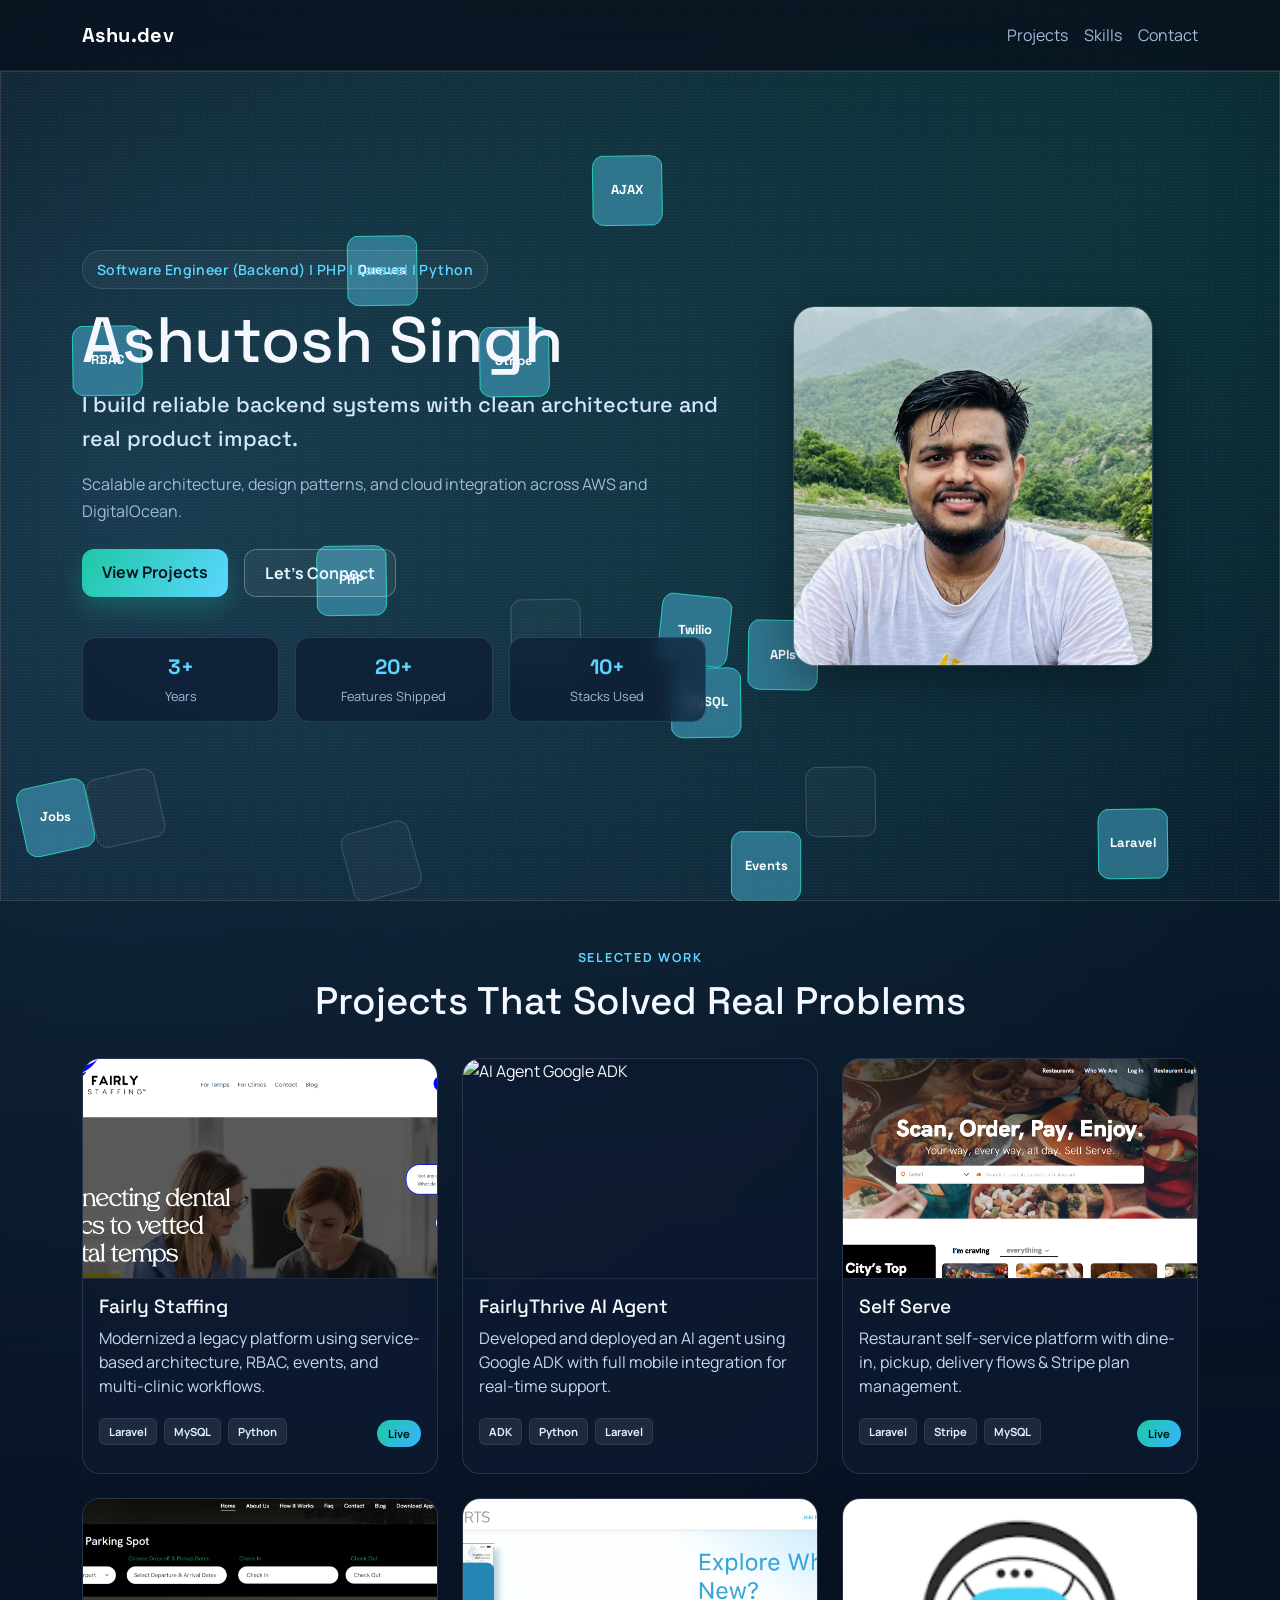
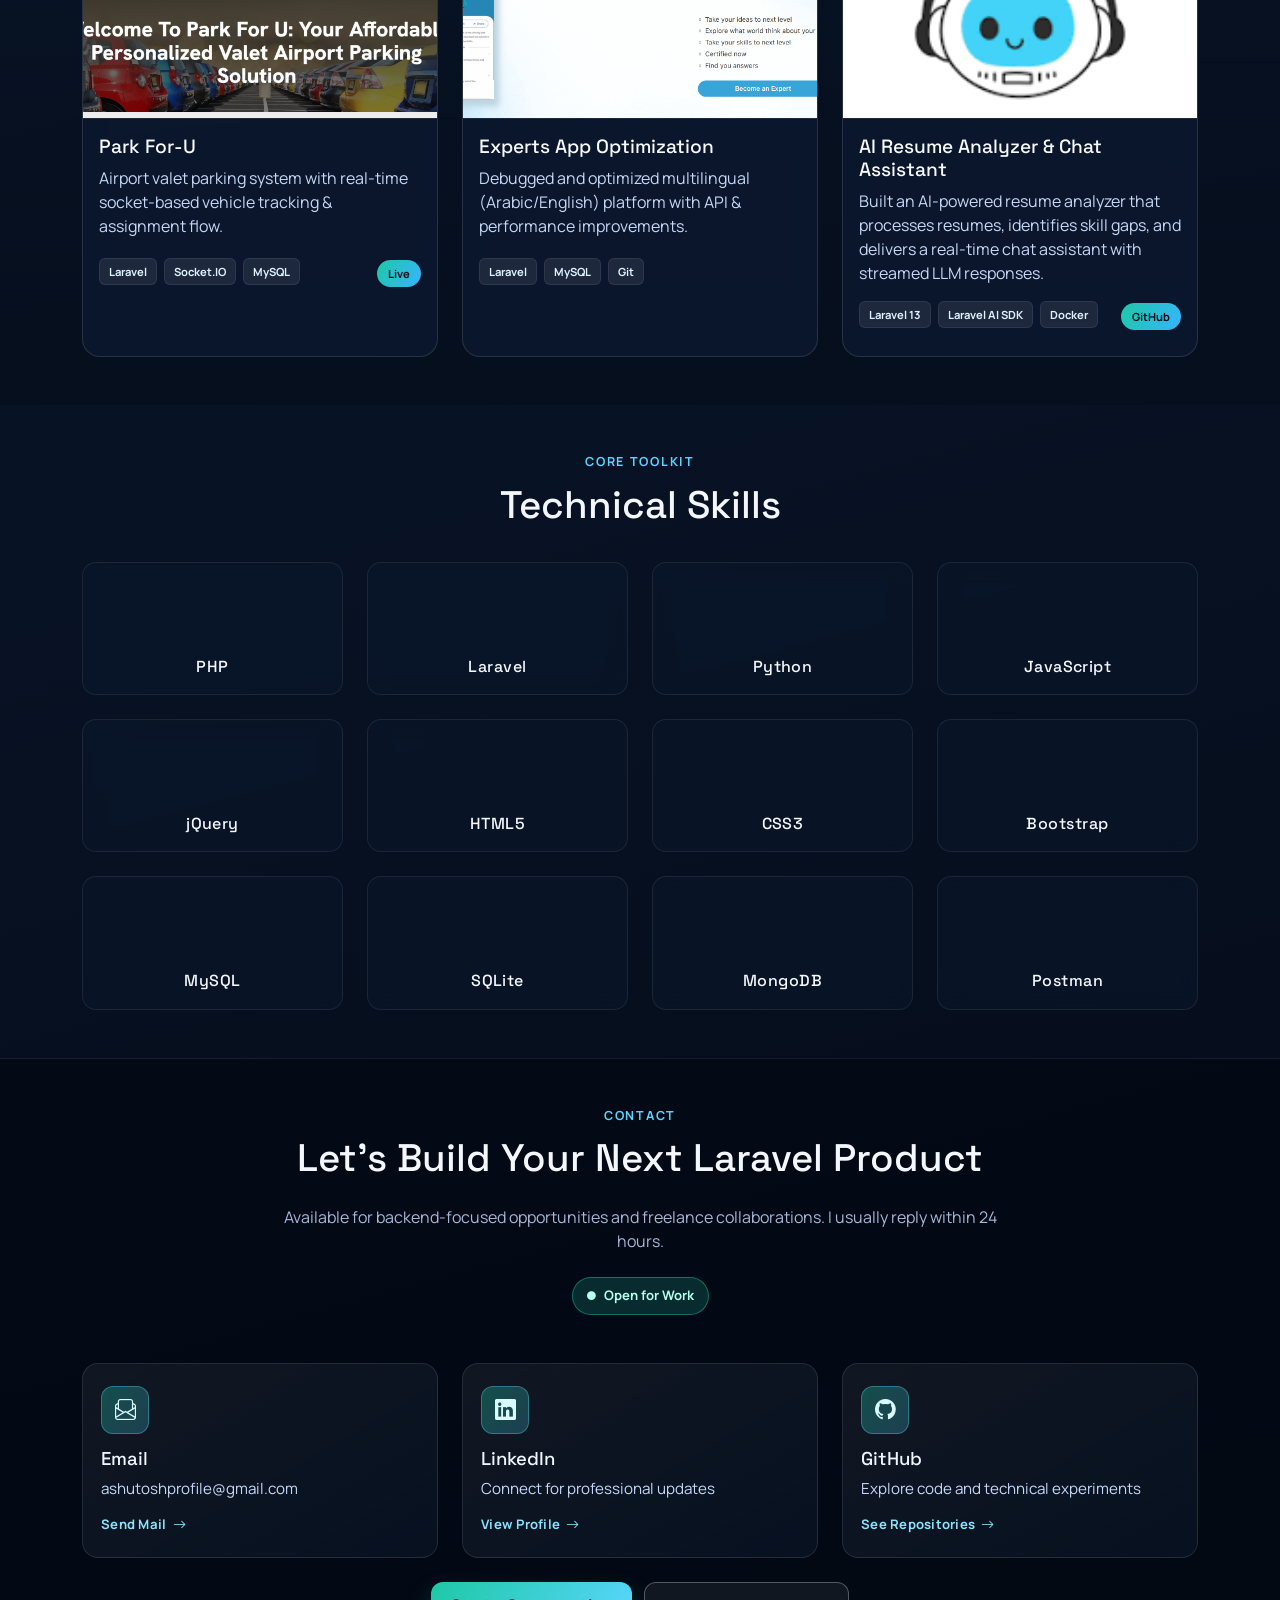
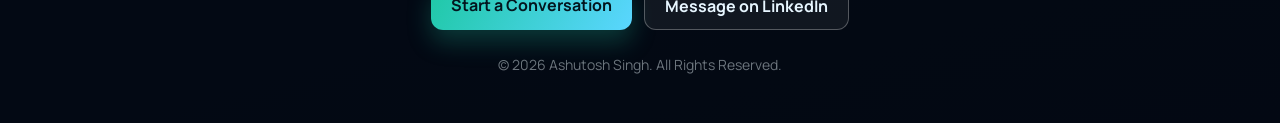
==== commit f928b149: "add ai project" ====
--- a/index.html
+++ b/index.html
@@ -2,353 +2,383 @@
 <html lang="en">
 
 <head>
-    <meta charset="utf-8" />
-    <meta name="viewport" content="width=device-width,initial-scale=1" />
-    <title>Ashutosh Singh - Portfolio</title>
-    <meta name="description" content="Ashutosh Singh - Laravel Developer building scalable products, APIs, and cloud-ready systems." />
-
-    <link href="./assets/css/bootstrap.min.css" rel="stylesheet">
-    <link rel="preconnect" href="https://fonts.googleapis.com">
-    <link rel="preconnect" href="https://fonts.gstatic.com" crossorigin>
-    <link href="https://fonts.googleapis.com/css2?family=Space+Grotesk:wght@400;500;600;700&family=Manrope:wght@400;500;700&display=swap" rel="stylesheet">
-    <!-- Bootstrap Icons CDN -->
-    <link rel="stylesheet" href="https://cdn.jsdelivr.net/npm/bootstrap-icons@1.13.1/font/bootstrap-icons.min.css">
-    <link rel="stylesheet" href="https://cdn.jsdelivr.net/gh/devicons/devicon@latest/devicon.min.css">
-
-    <link href="./assets/css//aos.css" rel="stylesheet">
-    <link rel="stylesheet" href="./assets/css/style.css">
-    <link rel="icon" type="image/x-icon" href="./favicon.ico">
-
+  <meta charset="utf-8" />
+  <meta name="viewport" content="width=device-width,initial-scale=1" />
+  <title>Ashutosh Singh - Portfolio</title>
+  <meta name="description"
+    content="Ashutosh Singh - Laravel Developer building scalable products, APIs, and cloud-ready systems." />
+
+  <link href="./assets/css/bootstrap.min.css" rel="stylesheet" />
+  <link rel="preconnect" href="https://fonts.googleapis.com" />
+  <link rel="preconnect" href="https://fonts.gstatic.com" crossorigin />
+  <link
+    href="https://fonts.googleapis.com/css2?family=Space+Grotesk:wght@400;500;600;700&family=Manrope:wght@400;500;700&display=swap"
+    rel="stylesheet" />
+  <!-- Bootstrap Icons CDN -->
+  <link rel="stylesheet" href="https://cdn.jsdelivr.net/npm/bootstrap-icons@1.13.1/font/bootstrap-icons.min.css" />
+  <link rel="stylesheet" href="https://cdn.jsdelivr.net/gh/devicons/devicon@latest/devicon.min.css" />
+
+  <link href="./assets/css//aos.css" rel="stylesheet" />
+  <link rel="stylesheet" href="./assets/css/style.css" />
+  <link rel="icon" type="image/x-icon" href="./favicon.ico" />
 </head>
 
 <body>
-    <div class="grain-overlay" aria-hidden="true"></div>
-
-    <header class="top-nav">
-        <div class="container d-flex align-items-center justify-content-between">
-            <a href="#" class="brand-mark">Ashu.dev</a>
-            <nav class="d-flex gap-3">
-                <a href="#projects">Projects</a>
-                <a href="#skills">Skills</a>
-                <a href="#contact">Contact</a>
-            </nav>
-        </div>
-    </header>
-
-    <!-- Hero Section -->
-    <section class="hero d-flex align-items-center" id="home">
-        <canvas id="skillsCanvas"></canvas>
-        <div class="container hero-content">
-            <div class="row align-items-center">
-                <!-- Left Text -->
-                <div class="col-lg-7" data-aos="fade-up">
-                    <span class="eyebrow">Software Engineer (Backend) | PHP | Laravel | Python</span>
-                    <h1>Ashutosh Singh</h1>
-                    <h3>I build reliable backend systems with clean architecture and real product impact.</h3>
-                    <p>Scalable architecture, design patterns, and cloud integration across AWS and DigitalOcean.
-                    </p>
-                    <div class="hero-cta d-flex flex-wrap gap-3 mt-4">
-                        <a href="#projects" class="btn btn-main">View Projects</a>
-                        <a href="mailto:ashutoshprofile@gmail.com" class="btn btn-ghost">Let's Connect</a>
-                    </div>
-                    <div class="hero-metrics row g-3 mt-4">
-                        <div class="col-4">
-                            <div class="metric-box">
-                                <strong>3+</strong>
-                                <span>Years</span>
-                            </div>
-                        </div>
-                        <div class="col-4">
-                            <div class="metric-box">
-                                <strong>20+</strong>
-                                <span>Features Shipped</span>
-                            </div>
-                        </div>
-                        <div class="col-4">
-                            <div class="metric-box">
-                                <strong>10+</strong>
-                                <span>Stacks Used</span>
-                            </div>
-                        </div>
-                    </div>
+  <div class="grain-overlay" aria-hidden="true"></div>
+
+  <header class="top-nav">
+    <div class="container d-flex align-items-center justify-content-between">
+      <a href="#" class="brand-mark">Ashu.dev</a>
+      <nav class="d-flex gap-3">
+        <a href="#projects">Projects</a>
+        <a href="#skills">Skills</a>
+        <a href="#contact">Contact</a>
+      </nav>
+    </div>
+  </header>
+
+  <!-- Hero Section -->
+  <section class="hero d-flex align-items-center" id="home">
+    <canvas id="skillsCanvas"></canvas>
+    <div class="container hero-content">
+      <div class="row align-items-center">
+        <!-- Left Text -->
+        <div class="col-lg-7" data-aos="fade-up">
+          <span class="eyebrow">Software Engineer (Backend) | PHP | Laravel | Python</span>
+          <h1>Ashutosh Singh</h1>
+          <h3>
+            I build reliable backend systems with clean architecture and real
+            product impact.
+          </h3>
+          <p>
+            Scalable architecture, design patterns, and cloud integration
+            across AWS and DigitalOcean.
+          </p>
+          <div class="hero-cta d-flex flex-wrap gap-3 mt-4">
+            <a href="#projects" class="btn btn-main">View Projects</a>
+            <a href="mailto:ashutoshprofile@gmail.com" class="btn btn-ghost">Let's Connect</a>
+          </div>
+          <div class="hero-metrics row g-3 mt-4">
+            <div class="col-4">
+              <div class="metric-box">
+                <strong>3+</strong>
+                <span>Years</span>
+              </div>
+            </div>
+            <div class="col-4">
+              <div class="metric-box">
+                <strong>20+</strong>
+                <span>Features Shipped</span>
+              </div>
+            </div>
+            <div class="col-4">
+              <div class="metric-box">
+                <strong>10+</strong>
+                <span>Stacks Used</span>
+              </div>
+            </div>
+          </div>
+        </div>
+
+        <!-- Right Image -->
+        <div class="col-lg-5 text-center hero-img" data-aos="zoom-in" data-aos-delay="150">
+          <img src="./img/profile.jpg" alt="Ashutosh Singh" class="profile-img" />
+        </div>
+      </div>
+    </div>
+  </section>
+
+  <!-- Projects Section -->
+  <section id="projects" class="section-block p-5">
+    <div class="container">
+      <div class="section-title text-center" data-aos="fade-up">
+        <p>Selected Work</p>
+        <h2>Projects That Solved Real Problems</h2>
+      </div>
+
+      <div class="row g-4">
+        <!-- Fairly Staffing -->
+        <div class="col-md-6 col-lg-4" data-aos="fade-up" data-aos-delay="100">
+          <div class="card project-card text-light h-100">
+            <img src="./img/img1.png" class="card-img-top" alt="Fairly Staffing" width="250" height="250" />
+            <div class="card-body">
+              <h5 class="card-title">Fairly Staffing</h5>
+              <p class="card-text">
+                Modernized a legacy platform using service-based architecture,
+                RBAC, events, and multi-clinic workflows.
+              </p>
+              <div class="mb-2 d-flex justify-content-between align-items-center">
+                <div>
+                  <span class="badge badge-tech">Laravel</span>
+                  <span class="badge badge-tech">MySQL</span>
+                  <span class="badge badge-tech">Python</span>
                 </div>
-
-                <!-- Right Image -->
-                <div class="col-lg-5 text-center hero-img" data-aos="zoom-in" data-aos-delay="150">
-                    <img src="./img/profile.jpg" alt="Ashutosh Singh" class="profile-img">
+                <a href="https://www.fairlystaffing.com" class="badge badge-live" target="_blank">Live</a>
+              </div>
+            </div>
+          </div>
+        </div>
+
+        <!-- AI Agent (Google ADK) -->
+        <div class="col-md-6 col-lg-4" data-aos="fade-up" data-aos-delay="150">
+          <div class="card project-card text-light h-100">
+            <img src="https://google.github.io/adk-docs/assets/agent-development-kit.png" class="card-img-top"
+              alt="AI Agent Google ADK" width="250" height="250" />
+            <div class="card-body">
+              <h5 class="card-title">FairlyThrive AI Agent</h5>
+              <p class="card-text">
+                Developed and deployed an AI agent using Google ADK with full
+                mobile integration for real-time support.
+              </p>
+              <div class="mb-2">
+                <span class="badge badge-tech">ADK</span>
+                <span class="badge badge-tech">Python</span>
+                <span class="badge badge-tech">Laravel</span>
+              </div>
+            </div>
+          </div>
+        </div>
+
+        <!-- Self Serve -->
+        <div class="col-md-6 col-lg-4" data-aos="fade-up" data-aos-delay="200">
+          <div class="card project-card text-light h-100">
+            <img src="./img/self-serve.png" class="card-img-top" alt="Self Serve" width="250" height="250" />
+            <div class="card-body">
+              <h5 class="card-title">Self Serve</h5>
+              <p class="card-text">
+                Restaurant self-service platform with dine-in, pickup,
+                delivery flows & Stripe plan management.
+              </p>
+              <div class="mb-2 d-flex justify-content-between align-items-center">
+                <div>
+                  <span class="badge badge-tech">Laravel</span>
+                  <span class="badge badge-tech">Stripe</span>
+                  <span class="badge badge-tech">MySQL</span>
                 </div>
-            </div>
-        </div>
-    </section>
-
-
-    <!-- Projects Section -->
-    <section id="projects" class="section-block p-5">
-        <div class="container">
-            <div class="section-title text-center" data-aos="fade-up">
-                <p>Selected Work</p>
-                <h2>Projects That Solved Real Problems</h2>
-            </div>
-
-            <div class="row g-4">
-
-                <!-- Fairly Staffing -->
-                <div class="col-md-6 col-lg-4" data-aos="fade-up" data-aos-delay="100">
-                    <div class="card project-card text-light h-100">
-                        <img src="./img/img1.png" class="card-img-top" alt="Fairly Staffing" width="250" height="250">
-                        <div class="card-body">
-                            <h5 class="card-title">Fairly Staffing</h5>
-                            <p class="card-text">Modernized a legacy platform using service-based architecture, RBAC,
-                                events, and multi-clinic workflows.</p>
-                            <div class="mb-2 d-flex justify-content-between align-items-center">
-                                <div>
-                                    <span class="badge badge-tech">Laravel</span>
-                                    <span class="badge badge-tech">MySQL</span>
-                                    <span class="badge badge-tech">Python</span>
-                                </div>
-                                <a href="https://www.fairlystaffing.com" class="badge badge-live"
-                                    target="_blank">Live</a>
-                            </div>
-                        </div>
-                    </div>
+                <a href="https://goselfserve.ca/" class="badge badge-live" target="_blank">Live</a>
+              </div>
+            </div>
+          </div>
+        </div>
+
+        <!-- Park For-U -->
+        <div class="col-md-6 col-lg-4" data-aos="fade-up" data-aos-delay="250">
+          <div class="card project-card text-light h-100">
+            <img src="./img/parkforu.png" class="card-img-top" alt="Park For-U" width="250" height="250" />
+            <div class="card-body">
+              <h5 class="card-title">Park For-U</h5>
+              <p class="card-text">
+                Airport valet parking system with real-time socket-based
+                vehicle tracking & assignment flow.
+              </p>
+              <div class="mb-2 d-flex justify-content-between align-items-center">
+                <div>
+                  <span class="badge badge-tech">Laravel</span>
+                  <span class="badge badge-tech">Socket.IO</span>
+                  <span class="badge badge-tech">MySQL</span>
                 </div>
-
-                <!-- AI Agent (Google ADK) -->
-                <div class="col-md-6 col-lg-4" data-aos="fade-up" data-aos-delay="150">
-                    <div class="card project-card text-light h-100">
-                        <img src="https://google.github.io/adk-docs/assets/agent-development-kit.png" class="card-img-top"
-                            alt="AI Agent Google ADK" width="250" height="250">
-                        <div class="card-body">
-                            <h5 class="card-title">FairlyThrive AI Agent</h5>
-                            <p class="card-text">Developed and deployed an AI agent using Google ADK with full mobile
-                                integration for real-time support.</p>
-                            <div class="mb-2">
-                                <span class="badge badge-tech">ADK</span>
-                                <span class="badge badge-tech">Python</span>
-                                <span class="badge badge-tech">Laravel</span>
-                            </div>
-                        </div>
-                    </div>
+                <a href="https://parkforu.com/" class="badge badge-live" target="_blank">Live</a>
+              </div>
+            </div>
+          </div>
+        </div>
+
+        <!-- Experts App Optimization -->
+        <div class="col-md-6 col-lg-4" data-aos="fade-up" data-aos-delay="300">
+          <div class="card project-card text-light h-100">
+            <img src="./img/img2.png" class="card-img-top" alt="Experts App Optimization" width="250" height="250" />
+            <div class="card-body">
+              <h5 class="card-title">Experts App Optimization</h5>
+              <p class="card-text">
+                Debugged and optimized multilingual (Arabic/English) platform
+                with API & performance improvements.
+              </p>
+              <div class="mb-2">
+                <span class="badge badge-tech">Laravel</span>
+                <span class="badge badge-tech">MySQL</span>
+                <span class="badge badge-tech">Git</span>
+              </div>
+            </div>
+          </div>
+        </div>
+
+        <!-- AI Resume Analyzer & Chat Assistant -->
+        <div class="col-md-6 col-lg-4" data-aos="fade-up" data-aos-delay="350">
+          <div class="card project-card text-light h-100">
+            <img src="./img/chat-ai.png" class="card-img-top" alt="AI Resume Analyzer & Chat Assistant" width="250"
+              height="250" />
+            <div class="card-body">
+              <h5 class="card-title">AI Resume Analyzer & Chat Assistant</h5>
+              <p class="card-text">
+                Built an AI-powered resume analyzer that processes resumes,
+                identifies skill gaps, and delivers a real-time chat assistant
+                with streamed LLM responses.
+              </p>
+              <div class="mb-2">
+                <div class="mb-2 d-flex justify-content-between align-items-center">
+                  <div>
+                    <span class="badge badge-tech">Laravel 13</span>
+                    <span class="badge badge-tech">Laravel AI SDK</span>
+                    <span class="badge badge-tech">Docker</span>
+                  </div>
+                  <a href="https://github.com/itsashusing/Ai-Projects" class="badge badge-live"
+                    target="_blank">GitHub</a>
                 </div>
-
-                <!-- Self Serve -->
-                <div class="col-md-6 col-lg-4" data-aos="fade-up" data-aos-delay="200">
-                    <div class="card project-card text-light h-100">
-                        <img src="./img/self-serve.png" class="card-img-top" alt="Self Serve" width="250" height="250">
-                        <div class="card-body">
-                            <h5 class="card-title">Self Serve</h5>
-                            <p class="card-text">Restaurant self-service platform with dine-in, pickup, delivery flows &
-                                Stripe plan management.</p>
-                            <div class="mb-2 d-flex justify-content-between align-items-center">
-                                <div>
-                                    <span class="badge badge-tech">Laravel</span>
-                                    <span class="badge badge-tech">Stripe</span>
-                                    <span class="badge badge-tech">MySQL</span>
-                                </div>
-                                <a href="https://goselfserve.ca/" class="badge badge-live" target="_blank">Live</a>
-                            </div>
-                        </div>
-                    </div>
-                </div>
-
-                <!-- Park For-U -->
-                <div class="col-md-6 col-lg-4" data-aos="fade-up" data-aos-delay="250">
-                    <div class="card project-card text-light h-100">
-                        <img src="./img/parkforu.png" class="card-img-top" alt="Park For-U" width="250" height="250">
-                        <div class="card-body">
-                            <h5 class="card-title">Park For-U</h5>
-                            <p class="card-text">Airport valet parking system with real-time socket-based vehicle tracking &
-                                assignment flow.</p>
-                            <div class="mb-2 d-flex justify-content-between align-items-center">
-                                <div>
-                                    <span class="badge badge-tech">Laravel</span>
-                                    <span class="badge badge-tech">Socket.IO</span>
-                                    <span class="badge badge-tech">MySQL</span>
-                                </div>
-                                <a href="https://parkforu.com/" class="badge badge-live" target="_blank">Live</a>
-                            </div>
-                        </div>
-                    </div>
-                </div>
-
-                <!-- Experts App Optimization -->
-                <div class="col-md-6 col-lg-4" data-aos="fade-up" data-aos-delay="300">
-                    <div class="card project-card text-light h-100">
-                        <img src="./img/img2.png" class="card-img-top" alt="Experts App Optimization" width="250"
-                            height="250">
-                        <div class="card-body">
-                            <h5 class="card-title">Experts App Optimization</h5>
-                            <p class="card-text">Debugged and optimized multilingual (Arabic/English) platform with API &
-                                performance improvements.</p>
-                            <div class="mb-2">
-                                <span class="badge badge-tech">Laravel</span>
-                                <span class="badge badge-tech">MySQL</span>
-                                <span class="badge badge-tech">Git</span>
-                            </div>
-                        </div>
-                    </div>
-                </div>
-            </div>
-        </div>
-    </section>
-
-
-    <!-- Skills Section -->
-    <section id="skills" class="section-block p-5">
-        <div class="container">
-            <div class="section-title text-center" data-aos="fade-up">
-                <p>Core Toolkit</p>
-                <h2>Technical Skills</h2>
-            </div>
-            <div class="row g-4 text-center">
-
-                <!-- Languages -->
-                <div class="col-6 col-md-3" data-aos="fade-up">
-                    <div class="skill-tile">
-                        <i class="devicon-php-plain colored skill-icon"></i>
-                        <h6>PHP</h6>
-                    </div>
-                </div>
-                <div class="col-6 col-md-3" data-aos="fade-up">
-                    <div class="skill-tile">
-                        <i class="devicon-laravel-plain colored skill-icon"></i>
-                        <h6>Laravel</h6>
-                    </div>
-                </div>
-                <div class="col-6 col-md-3" data-aos="fade-up">
-                    <div class="skill-tile">
-                        <i class="devicon-python-plain colored skill-icon"></i>
-                        <h6>Python</h6>
-                    </div>
-                </div>
-
-                <div class="col-6 col-md-3" data-aos="fade-up">
-                    <div class="skill-tile">
-                        <i class="devicon-javascript-plain colored skill-icon"></i>
-                        <h6>JavaScript</h6>
-                    </div>
-                </div>
-                <div class="col-6 col-md-3" data-aos="fade-up">
-                    <div class="skill-tile">
-                        <i class="devicon-jquery-plain colored skill-icon"></i>
-                        <h6>jQuery</h6>
-                    </div>
-                </div>
-
-
-                <div class="col-6 col-md-3" data-aos="fade-up">
-                    <div class="skill-tile">
-                        <i class="devicon-html5-plain colored skill-icon"></i>
-                        <h6>HTML5</h6>
-                    </div>
-                </div>
-                <div class="col-6 col-md-3" data-aos="fade-up">
-                    <div class="skill-tile">
-                        <i class="devicon-css3-plain colored skill-icon"></i>
-                        <h6>CSS3</h6>
-                    </div>
-                </div>
-                <div class="col-6 col-md-3" data-aos="fade-up">
-                    <div class="skill-tile">
-                        <i class="devicon-bootstrap-plain colored skill-icon"></i>
-                        <h6>Bootstrap</h6>
-                    </div>
-                </div>
-
-
-                <div class="col-6 col-md-3" data-aos="fade-up">
-                    <div class="skill-tile">
-                        <i class="devicon-mysql-plain colored skill-icon"></i>
-                        <h6>MySQL</h6>
-                    </div>
-                </div>
-                <div class="col-6 col-md-3" data-aos="fade-up">
-                    <div class="skill-tile">
-                        <i class="devicon-sqlite-plain colored skill-icon"></i>
-                        <h6>SQLite</h6>
-                    </div>
-                </div>
-                <div class="col-6 col-md-3" data-aos="fade-up">
-                    <div class="skill-tile">
-                        <i class="devicon-mongodb-plain colored skill-icon"></i>
-                        <h6>MongoDB</h6>
-                    </div>
-                </div>
-
-                <div class="col-6 col-md-3" data-aos="fade-up">
-                    <div class="skill-tile">
-                        <i class="devicon-postman-plain colored skill-icon"></i>
-                        <h6>Postman</h6>
-                    </div>
-                </div>
-
-
-            </div>
-        </div>
-    </section>
-
-
-
-
-
-    <!-- Footer -->
-    <footer id="contact" class="py-5">
-        <div class="container">
-            <div class="section-title text-center mb-4" data-aos="fade-up">
-                <p>Contact</p>
-                <h2>Let's Build Your Next Laravel Product</h2>
-            </div>
-            <p class="footer-copy text-center mb-4">Available for backend-focused opportunities and freelance collaborations. I usually reply within 24 hours.</p>
-            <div class="text-center mb-4" data-aos="fade-up" data-aos-delay="100">
-                <span class="availability-pill"><i class="bi bi-circle-fill"></i> Open for Work</span>
-            </div>
-
-            <div class="row g-4 contact-grid">
-                <div class="col-md-4" data-aos="fade-up" data-aos-delay="120">
-                    <a class="contact-card" href="mailto:ashutoshprofile@gmail.com">
-                        <span class="contact-icon"><i class="bi bi-envelope-paper"></i></span>
-                        <h5>Email</h5>
-                        <p>ashutoshprofile@gmail.com</p>
-                        <span class="contact-action">Send Mail <i class="bi bi-arrow-right"></i></span>
-                    </a>
-                </div>
-                <div class="col-md-4" data-aos="fade-up" data-aos-delay="160">
-                    <a class="contact-card" href="https://linkedin.com/in/ashutoshsinghdev" target="_blank">
-                        <span class="contact-icon"><i class="bi bi-linkedin"></i></span>
-                        <h5>LinkedIn</h5>
-                        <p>Connect for professional updates</p>
-                        <span class="contact-action">View Profile <i class="bi bi-arrow-right"></i></span>
-                    </a>
-                </div>
-                <div class="col-md-4" data-aos="fade-up" data-aos-delay="200">
-                    <a class="contact-card" href="https://github.com/itsashusing" target="_blank">
-                        <span class="contact-icon"><i class="bi bi-github"></i></span>
-                        <h5>GitHub</h5>
-                        <p>Explore code and technical experiments</p>
-                        <span class="contact-action">See Repositories <i class="bi bi-arrow-right"></i></span>
-                    </a>
-                </div>
-            </div>
-
-            <div class="text-center mt-4 contact-actions" data-aos="fade-up" data-aos-delay="240">
-                <a href="mailto:ashutoshprofile@gmail.com" class="btn btn-main">Start a Conversation</a>
-                <a href="https://linkedin.com/in/ashutoshsinghdev" target="_blank" class="btn btn-ghost">Message on LinkedIn</a>
-            </div>
-
-            <p class="mb-0 small text-secondary text-center mt-4">© 2026 Ashutosh Singh. All Rights Reserved.</p>
-        </div>
-    </footer>
-
-
-
-
-    <!-- Matter.js -->
-    <script src="./assets/js/matter.min.js"></script>
-    <!-- AOS -->
-    <script src="./assets/js/aos.js"></script>
-    <script src="./assets/js/script.js">
-
-    </script>
+              </div>
+            </div>
+          </div>
+        </div>
+      </div>
+    </div>
+  </section>
+
+  <!-- Skills Section -->
+  <section id="skills" class="section-block p-5">
+    <div class="container">
+      <div class="section-title text-center" data-aos="fade-up">
+        <p>Core Toolkit</p>
+        <h2>Technical Skills</h2>
+      </div>
+      <div class="row g-4 text-center">
+        <!-- Languages -->
+        <div class="col-6 col-md-3" data-aos="fade-up">
+          <div class="skill-tile">
+            <i class="devicon-php-plain colored skill-icon"></i>
+            <h6>PHP</h6>
+          </div>
+        </div>
+        <div class="col-6 col-md-3" data-aos="fade-up">
+          <div class="skill-tile">
+            <i class="devicon-laravel-plain colored skill-icon"></i>
+            <h6>Laravel</h6>
+          </div>
+        </div>
+        <div class="col-6 col-md-3" data-aos="fade-up">
+          <div class="skill-tile">
+            <i class="devicon-python-plain colored skill-icon"></i>
+            <h6>Python</h6>
+          </div>
+        </div>
+
+        <div class="col-6 col-md-3" data-aos="fade-up">
+          <div class="skill-tile">
+            <i class="devicon-javascript-plain colored skill-icon"></i>
+            <h6>JavaScript</h6>
+          </div>
+        </div>
+        <div class="col-6 col-md-3" data-aos="fade-up">
+          <div class="skill-tile">
+            <i class="devicon-jquery-plain colored skill-icon"></i>
+            <h6>jQuery</h6>
+          </div>
+        </div>
+
+        <div class="col-6 col-md-3" data-aos="fade-up">
+          <div class="skill-tile">
+            <i class="devicon-html5-plain colored skill-icon"></i>
+            <h6>HTML5</h6>
+          </div>
+        </div>
+        <div class="col-6 col-md-3" data-aos="fade-up">
+          <div class="skill-tile">
+            <i class="devicon-css3-plain colored skill-icon"></i>
+            <h6>CSS3</h6>
+          </div>
+        </div>
+        <div class="col-6 col-md-3" data-aos="fade-up">
+          <div class="skill-tile">
+            <i class="devicon-bootstrap-plain colored skill-icon"></i>
+            <h6>Bootstrap</h6>
+          </div>
+        </div>
+
+        <div class="col-6 col-md-3" data-aos="fade-up">
+          <div class="skill-tile">
+            <i class="devicon-mysql-plain colored skill-icon"></i>
+            <h6>MySQL</h6>
+          </div>
+        </div>
+        <div class="col-6 col-md-3" data-aos="fade-up">
+          <div class="skill-tile">
+            <i class="devicon-sqlite-plain colored skill-icon"></i>
+            <h6>SQLite</h6>
+          </div>
+        </div>
+        <div class="col-6 col-md-3" data-aos="fade-up">
+          <div class="skill-tile">
+            <i class="devicon-mongodb-plain colored skill-icon"></i>
+            <h6>MongoDB</h6>
+          </div>
+        </div>
+
+        <div class="col-6 col-md-3" data-aos="fade-up">
+          <div class="skill-tile">
+            <i class="devicon-postman-plain colored skill-icon"></i>
+            <h6>Postman</h6>
+          </div>
+        </div>
+      </div>
+    </div>
+  </section>
+
+  <!-- Footer -->
+  <footer id="contact" class="py-5">
+    <div class="container">
+      <div class="section-title text-center mb-4" data-aos="fade-up">
+        <p>Contact</p>
+        <h2>Let's Build Your Next Laravel Product</h2>
+      </div>
+      <p class="footer-copy text-center mb-4">
+        Available for backend-focused opportunities and freelance
+        collaborations. I usually reply within 24 hours.
+      </p>
+      <div class="text-center mb-4" data-aos="fade-up" data-aos-delay="100">
+        <span class="availability-pill"><i class="bi bi-circle-fill"></i> Open for Work</span>
+      </div>
+
+      <div class="row g-4 contact-grid">
+        <div class="col-md-4" data-aos="fade-up" data-aos-delay="120">
+          <a class="contact-card" href="mailto:ashutoshprofile@gmail.com">
+            <span class="contact-icon"><i class="bi bi-envelope-paper"></i></span>
+            <h5>Email</h5>
+            <p>ashutoshprofile@gmail.com</p>
+            <span class="contact-action">Send Mail <i class="bi bi-arrow-right"></i></span>
+          </a>
+        </div>
+        <div class="col-md-4" data-aos="fade-up" data-aos-delay="160">
+          <a class="contact-card" href="https://linkedin.com/in/ashutoshsinghdev" target="_blank">
+            <span class="contact-icon"><i class="bi bi-linkedin"></i></span>
+            <h5>LinkedIn</h5>
+            <p>Connect for professional updates</p>
+            <span class="contact-action">View Profile <i class="bi bi-arrow-right"></i></span>
+          </a>
+        </div>
+        <div class="col-md-4" data-aos="fade-up" data-aos-delay="200">
+          <a class="contact-card" href="https://github.com/itsashusing" target="_blank">
+            <span class="contact-icon"><i class="bi bi-github"></i></span>
+            <h5>GitHub</h5>
+            <p>Explore code and technical experiments</p>
+            <span class="contact-action">See Repositories <i class="bi bi-arrow-right"></i></span>
+          </a>
+        </div>
+      </div>
+
+      <div class="text-center mt-4 contact-actions" data-aos="fade-up" data-aos-delay="240">
+        <a href="mailto:ashutoshprofile@gmail.com" class="btn btn-main">Start a Conversation</a>
+        <a href="https://linkedin.com/in/ashutoshsinghdev" target="_blank" class="btn btn-ghost">Message on LinkedIn</a>
+      </div>
+
+      <p class="mb-0 small text-secondary text-center mt-4">
+        © 2026 Ashutosh Singh. All Rights Reserved.
+      </p>
+    </div>
+  </footer>
+
+  <!-- Matter.js -->
+  <script src="./assets/js/matter.min.js"></script>
+  <!-- AOS -->
+  <script src="./assets/js/aos.js"></script>
+  <script src="./assets/js/script.js"></script>
 </body>
 
 </html>
